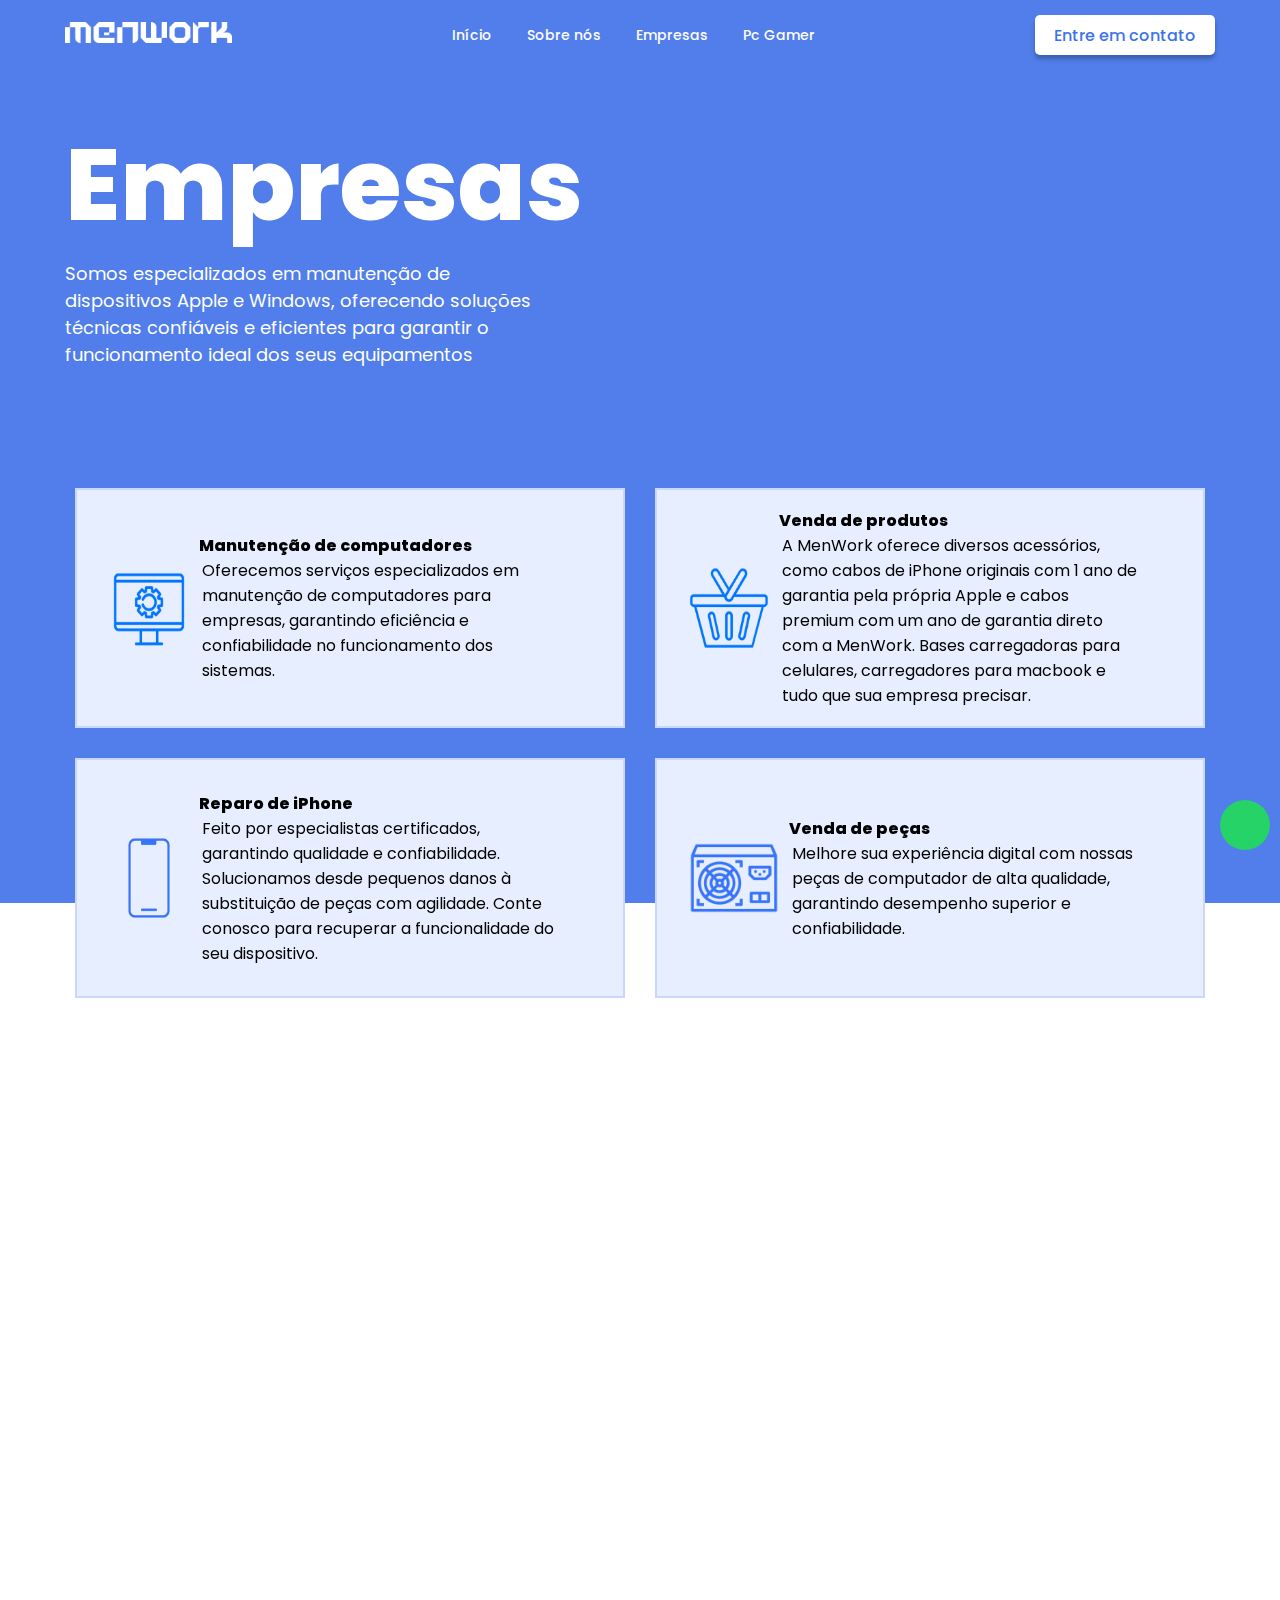
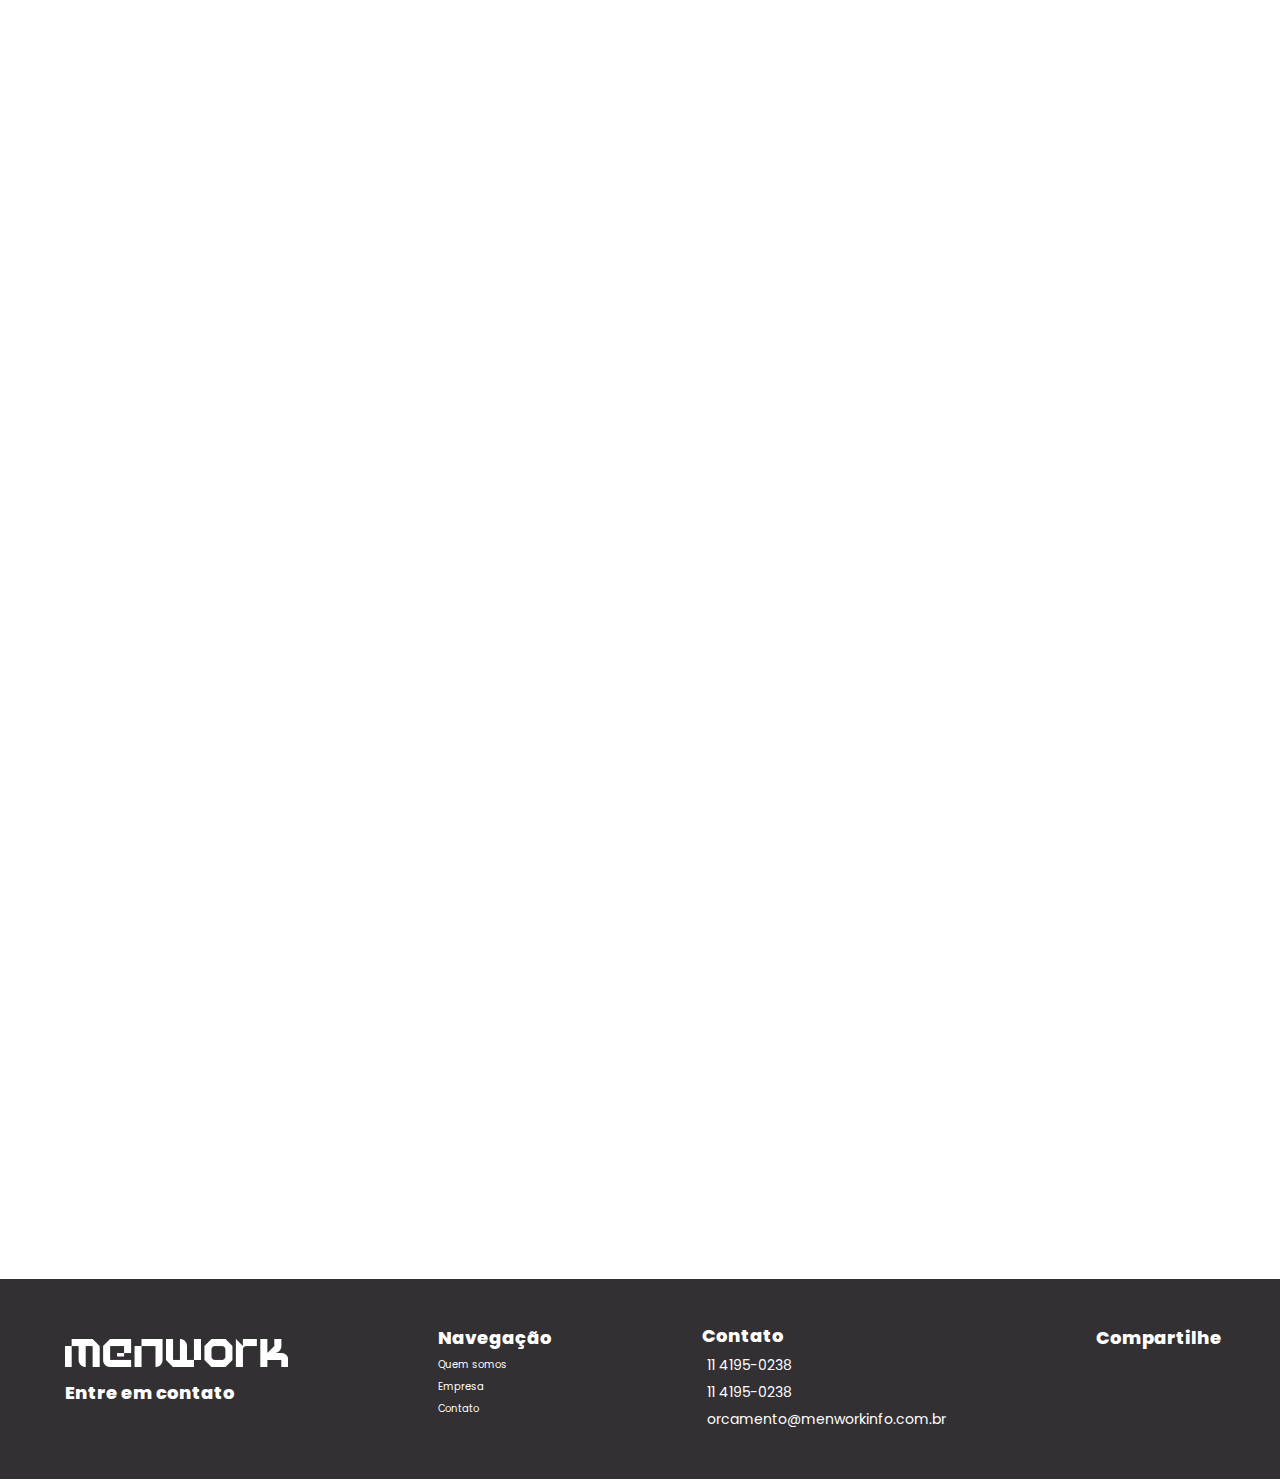
==== empresa.html @ 6dc62f11 "correcoes finais" ====
<!DOCTYPE html>
<html lang="pt-BR">

<head>
    <meta charset="UTF-8">
    <meta name="viewport" content="width=device-width, initial-scale=1.0">
    <link href="https://unpkg.com/aos@2.3.1/dist/aos.css" rel="stylesheet">
    <link rel="preconnect" href="https://fonts.googleapis.com" />
    <link rel="preconnect" href="https://fonts.gstatic.com" crossorigin />
    <link
        href="https://fonts.googleapis.com/css2?family=Poppins:ital,wght@0,100;0,200;0,300;0,400;0,500;0,600;0,700;0,800;0,900;1,100;1,200;1,300;1,400;1,500;1,600;1,700;1,800;1,900&display=swap"
        rel="stylesheet" />
    <link rel="stylesheet" href="https://cdnjs.cloudflare.com/ajax/libs/font-awesome/6.5.1/css/all.min.css"
        integrity="sha512-DTOQO9RWCH3ppGqcWaEA1BIZOC6xxalwEsw9c2QQeAIftl+Vegovlnee1c9QX4TctnWMn13TZye+giMm8e2LwA=="
        crossorigin="anonymous" referrerpolicy="no-referrer" />
    <link rel="stylesheet" href="assets/css/style.css?v=1">
    <link href="https://cdn.jsdelivr.net/npm/bootstrap@5.2.3/dist/css/bootstrap.min.css" rel="stylesheet"
        integrity="sha384-rbsA2VBKQhggwzxH7pPCaAqO46MgnOM80zW1RWuH61DGLwZJEdK2Kadq2F9CUG65" crossorigin="anonymous">
    <script src="https://cdn.jsdelivr.net/npm/@popperjs/core@2.11.6/dist/umd/popper.min.js"
        integrity="sha384-oBqDVmMz9ATKxIep9tiCxS/Z9fNfEXiDAYTujMAeBAsjFuCZSmKbSSUnQlmh/jp3" crossorigin="anonymous"
        defer></script>
    <script src="https://cdn.jsdelivr.net/npm/bootstrap@5.2.3/dist/js/bootstrap.min.js"
        integrity="sha384-cuYeSxntonz0PPNlHhBs68uyIAVpIIOZZ5JqeqvYYIcEL727kskC66kF92t6Xl2V" crossorigin="anonymous"
        defer></script>
    <script src="https://unpkg.com/aos@2.3.1/dist/aos.js"></script>
    <script src="./assets/js/script.js?v=1" defer></script>
    <script src="./assets/js/menu.js?v=1" defer></script>
    <title>Empresa</title>
</head>


<body>
    <header class="bg-blue">
        <nav class="menu">
            <a href="/menwork/index.html"><img src="assets/img/logoFooter.png" alt="logo Men Work"></a>
            <button class="burger-menu">&#9776;</button>
            <ul class="itens-menu">
                <li><a href="/menwork/index.html" class="color-white">Início</a></li>
                <li><a href="/menwork/sobre-nos.html" class="color-white">Sobre nós</a></li>
                <li><a href="/menwork/empresa.html" class="color-white">Empresas</a></li>
                <li><a href="/menwork/pcGamer.html" class="color-white">Pc Gamer</a></li>
                <button class="close-button-menu">&times;</button>
            </ul>
            <div class="button-contato button-menu-blue">
                <a href="#contato">Entre em contato</a>
            </div>
        </nav>
    </header>

    <section class="banner-fluid bg-blue">
        <div class="container-banner">
            <div class="left">
                <div class="page-title">
                    <h3>Empresas</h3>
                    <p class="esconder">Somos especializados em manutenção de dispositivos Apple e Windows, oferecendo
                        soluções técnicas confiáveis e eficientes para garantir o funcionamento ideal dos seus
                        equipamentos</p>
                    <p class="esconder-desk">Confira nossos serviços</p>
                </div>
            </div>


            <div class="right">
                <video src="assets/video/video-empresa.mp4" width="100%" height="auto" autoplay loop muted></video>
            </div>
        </div>
    </section>

    <section class="services">
        <div class="container-service esconder" data-aos="fade-up" data-aos-duration="2000">
            <div class="col-first">
                <div class="maintence">
                    <img src="assets/img/maintence.png" alt="" width="80px" height="90px">
                    <div class="services-text">
                        <h3>Manutenção de computadores</h3>
                        <p>Oferecemos serviços especializados em manutenção de computadores para empresas, garantindo
                            eficiência e confiabilidade no funcionamento dos sistemas.</p>
                    </div>
                </div>
                <div class="computer-sell">
                    <img src="assets/img/computer-sell.png" alt="" width="80px" height="90px">
                    <div class="services-text">
                        <h3>Reparo de iPhone</h3>
                        <p>Feito por especialistas certificados, garantindo qualidade e
                            confiabilidade. Solucionamos desde pequenos danos à substituição de peças com
                            agilidade. Conte conosco para recuperar a funcionalidade do seu dispositivo.</p>
                    </div>
                </div>
            </div>
            <div class="col-second">
                <div class="product-sell">
                    <img src="assets/img/product-sell.png" alt="" width="80px" height="90px">
                    <div class="services-text">
                        <h3>Venda de produtos</h3>
                        <p>A MenWork oferece diversos acessórios, como cabos de iPhone
                            originais com 1 ano de garantia pela própria Apple e cabos premium
                            com um ano de garantia direto com a MenWork. Bases carregadoras
                            para celulares, carregadores para macbook e tudo que sua empresa
                            precisar.
                        </p>
                    </div>
                </div>
                <div class="piece-sell">
                    <img src="assets/img/piece-sell.png" alt="" width="90px" height="90px">
                    <div class="services-text">
                        <h3>Venda de peças</h3>
                        <p>Melhore sua experiência digital com nossas peças de computador de alta qualidade, garantindo
                            desempenho superior e confiabilidade.</p>
                    </div>
                </div>
            </div>
        </div>
        <div class="carousel-produto-servico esconder-desk">
            <div id="carouselExampleIndicators1" class="carousel slide" data-bs-ride="true">
                <div class="carousel-indicators">
                    <button type="button" data-bs-target="#carouselExampleIndicators" data-bs-slide-to="0"
                        class="bolinha active" aria-current="true" aria-label="Slide 1"></button>
                    <button type="button" class="bolinha" data-bs-target="#carouselExampleIndicators1"
                        data-bs-slide-to="1" aria-label="Slide 2"></button>

                </div>
                <div class="carousel-inner">
                    <div class="carousel-item active">
                        <div class="col-first mobile-empresas">
                            <div class="maintence">
                                <img src="assets/img/maintence.png" alt="" width="80px" height="90px">
                                <div class="services-text">
                                    <h3>Manutenção de computadores</h3>
                                    <p class="esconder">Oferecemos serviços especializados em manutenção de computadores
                                        para empresas,
                                        garantindo
                                        eficiência e confiabilidade no funcionamento dos sistemas.</p>
                                    <p class="esconder-desk">Oferecemos serviços em manutenção de
                                        computadores;

                                    </p>

                                </div>
                            </div>
                            <div class="product-sell">
                                <img src="assets/img/product-sell.png" alt="" width="80px" height="90px">
                                <div class="services-text">
                                    <h3>Venda de produtos</h3>
                                    <p class="esconder-desk">Oferecemos acessórios, cabos,
                                        carregadores etc
                                    </p>
                                </div>
                            </div>
                        </div>
                    </div>
                    <div class="carousel-item">
                        <div class="col-second mobile-empresas">
                            <div class="computer-sell">
                                <img src="assets/img/computer-sell.png" alt="" width="80px" height="90px">
                                <div class="services-text">
                                    <h3>Reparo de iPhone</h3>

                                    <p class="esconder-desk">Solucionamos desde pequenos danos à substituição de peças
                                    </p>
                                </div>
                            </div>
                            <div class="piece-sell">
                                <img src="assets/img/piece-sell.png" alt="" width="90px" height="90px">
                                <div class="services-text">
                                    <h3>Venda de peças</h3>

                                    <p class="esconder-desk">Potencialize seu sistema com nossas peças.

                                    </p>
                                </div>
                            </div>
                        </div>
                    </div>

                </div>
                <button class="carousel-control-prev" type="button" data-bs-target="#carouselExampleIndicators1"
                    data-bs-slide="prev">
                    <span class="carousel-control-prev-icon" aria-hidden="true"></span>
                    <span class="visually-hidden">Previous</span>
                </button>
                <button class="carousel-control-next" type="button" data-bs-target="#carouselExampleIndicators1"
                    data-bs-slide="next">
                    <span class="carousel-control-next-icon" aria-hidden="true"></span>
                    <span class="visually-hidden">Next</span>
                </button>
            </div>
        </div>
    </section>
    <section class="container-produto-servico">

        <div class="carousel-produto-servico" data-aos="fade-down" data-aos-duration="2000">
            <div id="carouselExampleIndicators" class="carousel slide" data-bs-ride="carousel">
                <div class="carousel-indicators">
                    <button type="button" data-bs-target="#carouselExampleIndicators" data-bs-slide-to="0"
                        class="bolinha active" aria-current="true" aria-label="Slide 1"></button>
                    <button type="button" class="bolinha" data-bs-target="#carouselExampleIndicators"
                        data-bs-slide-to="1" aria-label="Slide 2"></button>
                    <button type="button" class="bolinha" data-bs-target="#carouselExampleIndicators"
                        data-bs-slide-to="2" aria-label="Slide 3"></button>
                </div>
                <div class="carousel-inner">
                    <div class="carousel-item active" data-bs-interval="10000">
                        <div class="container-produto">
                            <img src="assets/img/fundo-empresas.png" alt="pc gamer">
                            <div class="textos-produto">
                                <h3>Empresas</h3>
                                <p class="esconder">A MenWork oferece faturamento para empresas, entre em contato com
                                    nossa equipe para te ajudar e verificar as opções de faturamento</p>
                                <p class="texto-produto-mobile">A MenWork oferece faturamento para empresas, entre em
                                    contato com
                                    nossa equipe para te ajudar e verificar as opções de faturamento</p>
                            </div>
                        </div>
                    </div>

                    <div class="carousel-item" data-bs-interval="10000">
                        <div class="container-produto">
                            <img src="assets/img/fundo-apple.png" alt="pc gamer">
                            <div class="textos-produto">
                                <h3>Linha Apple:</h3>
                                <p class="esconder">Oferecemos todo o suporte para manutenção do seu Macbook, iMac,
                                    Macbook Pro, Mac Mini, Mac Pro. A MenWork é a primeira Assistência IRP Apple de
                                    Alphaville, time composto por especialistas certificados.</p>
                                <p class="texto-produto-mobile">Oferecemos todo o suporte para manutenção do seu
                                    Macbook, iMac,
                                    Macbook Pro, Mac Mini, Mac Pro.</p>
                            </div>
                        </div>
                    </div>
                    <div class="carousel-item " data-bs-interval="10000">
                        <div class="container-produto">
                            <img src="assets/img/notebook-pc.png" alt="homem trabalhando">
                            <div class="textos-produto">
                                <h3>Notebooks e PC:</h3>
                                <p class="esconder">Nosso time está pronto para te ajudar com os computadores, Dell,
                                    Acer, Lenovo, HP e muitos outros que precisem de manutenção. Entre em contato e peça
                                    uma visita técnica para fazermos um orçamento ou agende a retirada do equipamento
                                    para análise em laboratório.</p>
                                <p class="texto-produto-mobile">Nosso time está pronto para te ajudar com os
                                    computadores entre em contato e
                                    agende uma visita técnica</p>
                            </div>
                        </div>
                    </div>

                </div>
                <button class="carousel-control-prev" type="button" data-bs-target="#carouselExampleIndicators"
                    data-bs-slide="prev">
                    <span class="carousel-control-prev-icon" aria-hidden="true"></span>
                    <span class="visually-hidden">Previous</span>
                </button>
                <button class="carousel-control-next" type="button" data-bs-target="#carouselExampleIndicators"
                    data-bs-slide="next">
                    <span class="carousel-control-next-icon" aria-hidden="true"></span>
                    <span class="visually-hidden">Next</span>
                </button>
            </div>
        </div>

        <div class="container-servicos-cards">
            <div class="left-column-servicos" data-aos="fade-up" data-aos-duration="2000">
                <div class="container-servico-card">
                    <div class="icone-servico-card azul-servico">
                        <img src="assets/img/icone-limpeza-azul.png" alt="limpeza">
                    </div>
                    <div class="textos-card-servico ">
                        <h3>Limpeza</h3>
                        <p class="esconder">Optimize seu computador removendo arquivos desnecessários e mantenha-o
                            funcionando de forma
                            eficiente</p>
                        <p class="texto-mobile-servico">Otimize seu computador. </p>

                    </div>
                </div>
                <div class="container-servico-card">
                    <div class="icone-servico-card azul-servico">
                        <img src="assets/img/icone-placa-mae-azul.png" alt="placa mae">
                    </div>
                    <div class="textos-card-servico">
                        <h3>Troca de peças</h3>
                        <p class="esconder">Potencialize seu sistema com a troca estratégica de peças, elevando o
                            desempenho e
                            acompanhando
                            as demandas tecnológicas.</p>
                        <p class="texto-mobile-servico">Potencialize seu
                            computador. </p>
                    </div>
                </div>
                <div class="container-servico-card">
                    <div class="icone-servico-card azul-servico">
                        <img src="assets/img/icone-otimizacao-azul.png" alt="otimizacao">
                    </div>
                    <div class="textos-card-servico">
                        <h3>Otimização</h3>
                        <p class="esconder">Maximize a performance do seu PC com otimizações que aceleram o sistema e
                            melhoram a
                            eficiência
                            operacional.</p>
                        <p class="texto-mobile-servico"> Maximize a performance. </p>
                    </div>
                </div>
            </div>
            <div class="right-column-servicos" data-aos="fade-up" data-aos-duration="2000">
                <div class="container-servico-card">
                    <div class="icone-servico-card azul-servico">
                        <img src="assets/img/icone-manutencao-azul.png" alt="manutencao">
                    </div>
                    <div class="textos-card-servico">
                        <h3>Manutenção</h3>
                        <p class="esconder">Garanta a durabilidade do seu hardware com manutenção regular, prevenindo
                            falhas e otimizando
                            o
                            desempenho.</p>
                        <p class="texto-mobile-servico">Mais durabilidade para seu pc</p>

                    </div>
                </div>
                <div class="container-servico-card">
                    <div class="icone-servico-card azul-servico">
                        <img src="assets/img/icone-montagem-azul.png" alt="tela">
                    </div>
                    <div class="textos-card-servico">
                        <h3>Montagem de PC</h3>
                        <p class="esconder">Restaure a clareza e funcionalidade do seu computador substituindo a tela
                            danificada, garantindo uma experiência visual impecável..</p>
                        <p class="texto-mobile-servico">Restauração do seu computador </p>

                    </div>
                </div>
                <div class="container-servico-card">
                    <div class="icone-servico-card azul-servico">
                        <img src="assets/img/icone-formatacao-azul.png" alt="formatacao">
                    </div>
                    <div class="textos-card-servico">
                        <h3>Formatação</h3>
                        <p class="esconder">Revitalize seu PC com formatação, eliminando falhas e proporcionando um
                            sistema renovado e
                            eficiente.</p>
                        <p class="texto-mobile-servico">Revitalize seu PC eliminando falhas. </p>

                    </div>
                </div>
            </div>
        </div>

    </section>
    <section class="container-contato" id="contato" data-aos="fade-down" data-aos-duration="2000">
        <div class="conteudo-contato">
            <div class="left-contato">
                <div class="container-info-contato">
                    <h2>Entre em contato</h2>
                    <p>Pensando na comodidade de nossos clientes, oferecemos <br>visita técnica pré agendada, orçamento
                        sem
                        custo e <br>
                        serviço de retirada e entrega.</p>
                    <div class="container-form">
                        <form>
                            <input type="text" placeholder="Informe seu nome" required>
                            <input type="email" placeholder="Informe seu melhor email" required>
                            <input type="tel" placeholder="Celular (WPP)" required>
                            <input type="text" placeholder="Informe o aparelho" required>
                            <textarea name="faleConosco" id="mensagem" cols="30" rows="10" type="text"
                                placeholder="Problemas apresentados no aparelho" required></textarea>
                        </form>
                        <button class="button-form" type="submit">Enviar</button>
                    </div>
                </div>

            </div>
            <div class="right-contato">
                <img class="esconder" src="./assets/img/contato.png" alt="container-contato">
                <img class="esconder-desk" src="./assets/img/contato-mobile-azul.png" alt="container-contato">
            </div>
        </div>

    </section>
    <div class="wpp-contianier-flutuante">
        <a href="https://api.whatsapp.com/send?phone=551141950238"><i class="fa-brands fa-whatsapp"></i></a>
    </div>
    <footer>
        <div class="container-footer">
            <div class=" container-logo">
                <img src="assets/img/logoFooter.png" alt="logo footer">
                <h3 class="esconder">Entre em contato</h3>
                <a href="https://api.whatsapp.com/send?phone=551141950238" class="esconder-desk"><i
                        class="fa-brands fa-whatsapp"></i> 11 4195-0238</a>
                <a href="#" class="esconder-desk"><i class="fa-solid fa-phone"></i> 11 4195-0238</a>
                <a href="#" class="esconder-desk"><i class="fa-solid fa-envelope"></i> orcamento@menworkinfo.com.br</a>
            </div>

            <div class="itens-footer">
                <h3>Navegação</h3>
                <ul>
                    <li><a href="/menwork/sobre-nos.html">Quem somos</a></li>
                    <li><a href="/menwork/empresa.html">Empresa</a></li>
                    <li><a href="#contato">Contato</a></li>
                </ul>
            </div>
            <div class="itens-footer esconder">
                <h3>Contato</h3>
                <a href="https://api.whatsapp.com/send?phone=551141950238"><i class="fa-brands fa-whatsapp"></i> 11
                    4195-0238</a>
                <a href="#"><i class="fa-solid fa-phone"></i> 11 4195-0238</a>
                <a href="#"><i class="fa-solid fa-envelope"></i> orcamento@menworkinfo.com.br</a>
            </div>
            <div class="itens-footer icones-flutuantes">
                <h3 class="esconder">Compartilhe</h3>
                <div class="container-compartilhe">
                    <a href="https://www.facebook.com/menworkinformatica" target="_blank"><i
                            class="fa-brands fa-square-facebook"></i></a>
                    <a href="https://www.instagram.com/menworkinformatica/" target="_blank"><i
                            class="fa-brands fa-square-instagram"></i></a>
                </div>

            </div>

        </div>
    </footer>
</body>

</html>
---- assets/css/style.css ----
* {
    margin: 0;
    padding: 0;
    box-sizing: border-box;
    font-family: "Poppins", sans-serif;
    list-style: none;
    text-decoration: none;
}

:root {
    font-size: 62.5%;
}

a {
    text-decoration: none !important;
}

ul {
    margin: 0 !important;
    padding: 0 !important;
}

body {
    display: flex;
    flex-direction: column;
    align-items: center;
    overflow-x: hidden;
}

header {
    display: flex;
    width: 100%;
    background-color: #fff;
    height: 7rem;
    justify-content: center;
    align-items: center;
    position: sticky;
    top: 0;
    z-index: 9;
}

/* .textos-banner-mobile {
    padding-left: 20%;
} */

.textos-banner-mobile .principal {
    width: 46.6rem;
    height: 5.8rem;
}

nav {
    width: 1150px;
    justify-content: center;
    align-items: center;
}

header .menu {
    display: flex;
    width: 1150px;
    height: 100%;
    align-items: center;
    justify-content: space-between;
}

.menu a img {
    width: 167px;
    height: 21px;
}

ul.itens-menu {
    display: flex;
    font-size: 1.4rem;
    font-weight: 500;
    gap: 3.5rem;
    /* line-height: 1.8rem; */

}

ul.itens-menu li a {
    color: #000;
}

.button-contato {
    background-color: #3C72EC;
    width: 18rem;
    height: 4rem;
    box-shadow: 0px 4px 4px 0px #00000040;
    border: none;
    border-radius: 0.5rem;
}

.button-contato a {
    width: 100%;
    height: 100%;
    display: flex;
    justify-content: center;
    align-items: center;
    color: #FFF;
    font-size: 1.6rem;
    /* line-height: 1.9rem; */
    font-weight: 500;
}

.button-contato a:hover {
    color: #FFF;
}

/*Fim header*/
/* Início CSS Banner */


.banner {
    width: 1150px;
    display: flex;
    align-items: center;
    justify-content: center;
}

.banner h1 {
    font-size: 3.6rem;
    font-weight: 700;
    text-align: left;

}

.button-home {
    width: 25rem;
    height: 5rem;

}

.burger-menu,
.close-button-menu {
    display: none;
}

.button-home a {
    background-color: white;
    border-radius: 2.5rem;
    border: 2px solid #3C72EC;
    width: 100%;
    height: 100%;
    display: flex;
    justify-content: center;
    align-items: center;
    color: #3C72EC;
    font-size: 1.4rem;
    font-weight: 800;
    transition: all linear 0.5s;
}

.button-home a:hover {
    color: #fff;
    border: 2px solid #fff;
    background-color: #3C72EC;
}

.banner h3 {
    font-size: 1.6em;
    margin: 5px 0px 5px 0px;
    color: #3C72EC;

}

.banner p {
    font-size: 1.6em;
    padding-right: 150px;
}

.button-qs {
    margin-top: 5px;
}

/* Fim CSS Banner */

/*Inicio section servico*/
section.servicos {
    display: flex;
    flex-direction: column;
    align-items: center;
    margin-top: 8.8rem;
    width: 100%;
    background: linear-gradient(to top, #3C72EC 84%, #fff 16%);
}

.container-servicos {
    margin-bottom: 8.8rem;
    display: flex;
    flex-direction: column;
    align-items: center;
}

.textos-servicos h3 {
    font-size: 1.6rem;
    font-weight: 500;
    text-align: center;
}

.textos-servicos h2 {
    font-size: 3.2rem;
    font-weight: 800;
    color: #3C72EC;
    text-align: center;
    margin-bottom: 1.6rem;

}

.container-cards-servico {
    display: flex;
    justify-content: center;
    gap: 23px;
}

.card-servico {
    width: 330px;
    min-height: 475px;
    display: flex;
    flex-direction: column;
    align-items: center;
    background-color: #F0F0F0;
}

.header-card {
    display: flex;
    align-items: center;
    gap: 20px;
    background: linear-gradient(to top, #F0F0F0 60%, #fff 40%);
    padding-right: 25px;
    padding-left: 25px;
    width: 100%;
}

.header-card h3 {
    margin-top: 5rem;
    font-size: 25px;
    font-weight: 700;
    line-height: 38px;
    letter-spacing: 0em;
    text-align: left;

}

.icon-servico {
    background: #C3C3C3;
    width: 102px;
    height: 102px;
    border-radius: 50%;
    display: flex;
    justify-content: center;
    align-items: center;
}

.icon-servico img {
    width: 70px;
    height: 70px;
}

.linha-card {
    margin-top: 20px;
    height: 1px;
    background-color: #7A7A7A;
    width: 80%;
}

ul.lista-servicos-card {
    margin: 21px 0 !important;
    min-height: 24rem;
}

.lista-servicos-card li {
    font-size: 16px;
    font-weight: 300;
    text-align: left;

}

.button-saiba-mais,
.button-saiba-mais-mobile {
    display: flex;
    justify-content: center;
    align-items: center;
    background-color: #E8E7E7ed;
    width: 100%;
    height: 70px;
    border: none;
    font-size: 16px;
    font-weight: 800;
    color: #000000;
}

a.button-saiba-mais-mobile:hover {
    color: #000000;
}

.alternativo {
    background-color: #333033;
}

.header-alternativo {
    background: linear-gradient(to top, #333033 60%, #3C72EC 40%);
}

.header-card h3.white {
    color: #fff;
}

.card-servico.alternativo .lista-servicos-card li {
    color: #fff;
}

.card-servico.alternativo .button-saiba-mais,
.card-servico.alternativo .button-saiba-mais-mobile {
    background-color: #4A484A;
    color: #fff;
}

/*inicio section empresas*/
section.container-empresas {
    background-color: #3C72EC;
    width: 100%;
    display: flex;
    flex-direction: column;
    align-items: center;
}

.container-empresas h3 {
    font-size: 1.6rem;
    font-weight: 500;
    /* line-height: 2rem; */
    color: #FFF;
    margin-top: 1.9rem;
}

.container-empresas h2 {
    font-size: 4rem;
    font-weight: 800;
    /* line-height: 4.9rem; */
    color: #fff;
}

.container-empresas p {
    font-size: 1.6rem;
    font-weight: 300;
    /* line-height: 2.4rem; */
    color: #fff;
    text-align: center;
    width: 1118px;
}

.container-imagens-empresas {
    background: linear-gradient(to top, #fff 50%, #3C72EC 50%);
    width: 100%;
    display: flex;
    justify-content: center;
    gap: 6.2rem;
    padding: 1.8rem 0;
}

.container-imagem {
    width: 23rem;
    display: flex;
    flex-direction: column;
    align-items: center;
}

.container-imagem h4 {
    text-align: center;
    font-weight: 600;
    font-size: 1.3rem;
    width: 23rem;
    margin-top: 1rem;
}

/*fim da seciton empresas*/

/*inicio da seciton contato*/

.container-contato {
    display: flex;
    padding-top: 6.5rem;
    padding-bottom: 9.3rem;
}

.conteudo-contato {
    width: 1150px;
    display: flex;
}

.left-contato {
    width: 50%;
    display: flex;
    flex-direction: column;
    align-items: left;
}

.left-contato h2 {
    font-size: 3.5rem;
    font-weight: 800;
    /* line-height: 3.9rem; */
    text-align: left;
    margin-bottom: 0.7rem;
}

.left-contato p {
    font-size: 1.8rem;
    font-weight: 500;
    /* line-height: 2.2rem; */
    text-align: left;
    margin-bottom: 1.7rem;
}

.container-form form {
    display: flex;
    flex-direction: column;
    gap: 2.3rem;
}

.container-form form input {
    width: 50rem;
    height: 2.6rem;
    border: 1px solid #3C72EC;
    outline: none;
    padding: 0.5rem 0.9rem;
    border-radius: 0.3rem;
}

.container-form form input::placeholder,
textarea::placeholder {
    font-size: 1.4rem;
    font-weight: 300;
    /* line-height: 1.7rem; */
    color: #C3C3C3;
}

textarea {
    width: 50rem;
    resize: none !important;
    padding: 0.5rem;
    border: 1px solid #3C72EC;
    outline: none;
    border-radius: 0.3rem;
    padding: 0.5rem 1.1rem;
}

.button-form {
    width: 15rem;
    height: 4rem;
    margin-top: 2rem;
    border: none;
    border-radius: 2.5rem;
    background-color: #3C72EC;
    color: #fff;
    font-size: 2.2rem;
    font-weight: 700;
    text-align: center;
    transition: all linear 0.5s;
}

.button-form:hover {
    background-color: #fff;
    color: #3C72EC;
    border: 1px solid #3C72EC;

}

.button-form.alternativo {
    background-color: #333033;
}

.button-form.alternativo:hover {
    background-color: #fff;
    color: #333033;
    border: 1px solid #333033;
}

.right-contato {
    width: 50%;
    display: flex;
    justify-content: end;
}



/*fim da seciton contato*/

/*Inicio Section equipe*/
section.membros-equipe {
    background-color: #333033;
    width: 100%;
    display: flex;
    flex-direction: column;
    align-items: center;
}

.membros-equipe h2 {
    font-size: 3rem;
    font-weight: 700;
    color: #fff;
    margin-top: 4.8rem;
    margin-bottom: 0.9rem;
}

.membros-equipe p {
    font-size: 1.4rem;
    font-weight: 400;
    color: #fff;
    margin-bottom: 1.6rem;
    width: 88.7rem;
    text-align: center;
}

.container-imagens-membros {
    display: flex;
    gap: 3rem;
    margin-bottom: 7.4rem;
}

.carousel-membros.mobile-membros {
    display: none;
}

.carousel-membros .carousel.slide .carousel-inner {
    width: 1100px !important;
}

.carousel-membros .carousel.slide .carousel-control-prev {
    left: -12rem !important;
}

.carousel-membros .carousel.slide .carousel-control-next {
    right: -12rem !important;
}

/*Fim section equipe*/

/*inicio da seciton atendimento*/
.container-atendimento {
    display: flex;
    flex-direction: column;
    align-items: center;
    background: linear-gradient(to top, #fff 90%, #333033 10%);
    width: 100%;
}

.info-contato {
    display: flex;
    justify-content: center;
    align-items: center;
    flex-direction: column;
    padding-left: 10%;
    padding-right: 10%;
    width: 100%;
    position: relative;
}

.conteudo-info-contato {
    position: absolute;
    display: flex;
    flex-direction: column;
    align-items: center;
    top: 0;

}

.conteudo-info-contato h2 {
    font-size: 5.5rem;
    font-weight: 800;
    /* line-height: 6.7rem; */
    text-align: center;
    color: #fff;
    margin-top: 3.3rem;
    margin-bottom: 3.3rem;

}

.conteudo-info-contato p {
    font-size: 2.2rem;
    font-weight: 700;
    /* line-height: 2.7rem; */
    text-align: center;
    color: #fff;
    margin-bottom: 1rem;

}

.icone-servico-card img {
    width: 85px;
    max-height: 100px;
    object-fit: cover;
}

.conteudo-info-contato span {
    font-size: 1.8rem;
    font-weight: 300;
    /* line-height: 2.2rem; */
    text-align: center;
    color: #fff;
    padding-left: 2rem;
    margin-bottom: 3.3rem;
}

.button-atendimento {
    border: 0.3rem solid #FFFFFF;
    width: 21rem;
    height: 6rem;
}

.button-atendimento a {
    width: 100%;
    height: 100%;
    display: flex;
    justify-content: center;
    align-items: center;
    color: #FFF;
    font-size: 2.2rem;
    font-weight: 700;
    /* line-height: 2.7rem; */
    text-transform: uppercase;
}

.button-atendimento a:hover {
    color: #FFF;
}

.carousel-mensagens-atendimento {
    display: flex;
    flex-direction: column;
    align-items: center;
}

.carousel-mensagens-atendimento h3 {
    font-size: 1.6rem;
    font-weight: 400;
    color: #3C72EC;
    margin-top: 4.9rem;
}

.carousel-mensagens-atendimento h2 {
    font-size: 2rem;
    font-weight: 600;
    margin-bottom: 4.9rem;
}

.carousel-atendimento {
    width: 90rem;
}

.caixa-mensagem {
    width: 100%;
}

.caixa-mensagem p {
    font-size: 2rem;
    font-weight: 700;
    text-align: center;
    width: 78.1rem;

}

.user-message {
    display: flex;
    align-items: center;
    gap: 10px;
    justify-content: center;
}

.icon-user-message {
    width: 7rem;
    height: 7rem;
    border-radius: 50%;
}

.icon-user-message img {
    width: 100%;
    height: 100%;
    border-radius: 50%;
    object-fit: cover;
}

.user-message span {
    font-size: 2rem;
    font-weight: 400;
}

.container-clientes {
    display: flex;
    flex-direction: column;
    align-items: center;
}

h2.titles-clientes {
    font-size: 3rem;
    font-weight: 800;
    margin-bottom: 0;
    color: #3C72EC;
    margin-top: 5.5rem;
}

h3.description-clientes {
    font-size: 1.6rem;
    font-weight: 400;
    margin-top: 0;
    color: #000;
}

.carousel-clientes .carousel.slide .carousel-inner {
    width: 1100px !important;
}

.carousel-clientes .carousel.slide .carousel-control-prev {
    left: -10rem !important;
}

.carousel-clientes .carousel.slide .carousel-control-next {
    right: -10rem !important;
}

.carousel-clientes .carousel.slide .carousel-control-prev-icon {
    background-image: url("/assets/img/seta-esquerda.png") !important;
}

.carousel-clientes .carousel.slide .carousel-control-next-icon {
    background-image: url("/assets/img/seta-direita.png") !important;
}

/*fim da seciton contato*/
/*Começo footer*/
footer {
    width: 100%;
    background-color: #333033;
    display: flex;
    justify-content: space-evenly;
    align-items: center;
    height: 20rem;
}

.container-footer {
    width: 1150px;
    display: flex;
    align-items: center;
    gap: 150px;
}

.container-logo {
    display: flex;
    flex-direction: column;
    gap: 1.2rem;
    min-height: 80px;
}

.container-logo h3 {
    font-weight: 800;
    font-size: 1.8rem;
    color: #fff
}

.itens-footer {
    min-height: 11rem;
    display: flex;
    flex-direction: column;
}

.itens-footer h3 {
    font-weight: 800;
    font-size: 1.8rem;
    /* line-height: 2.1rem; */
    color: #fff;
    margin-bottom: 0.6rem;
}

.itens-footer ul li a {
    font-weight: 400;
    font-size: 1rem;
    color: #fff
}

.itens-footer a {
    font-weight: 400;
    font-size: 1.4rem;
    color: #fff;
    margin-bottom: 0.6rem;
    display: flex;
    gap: 0.5rem;
}

.itens-footer a i {
    font-size: 2rem;
}

.itens-footer a:hover {
    color: #FFF;
}

.container-compartilhe {
    display: flex;
    gap: 9px;
    font-size: 2rem;
}

/*Fim footer*/

/*pc-gamer*/
.link-menu-ativo {
    color: #3C72EC !important;
    padding: 10px;
    border-bottom: 1px solid #3C72EC;
}

.fundo-pc-gamer {
    background-color: rgb(58, 53, 57);
    width: 100%;
}

.banner.fundo-pc-gamer h1 {
    font-size: 9rem;
    font-weight: 900;
    color: #FFF;
}

.banner.fundo-pc-gamer p {
    font-size: 1.4rem;
    font-weight: 400;
    color: #fff;
    width: 465px;
    padding-right: 74px;
}

.left {
    width: 50%;
    display: flex;
    flex-direction: column;
}

.right {
    width: 50%;
}

ul.itens-menu li a.color-white {
    color: #FFF;
}

.cor-azul {
    background-color: #3C72EC;

}

.container-produto-servico {
    display: flex;
    flex-direction: column;
}

.container-produto {
    display: flex;
    align-items: center;
    justify-content: center;
    gap: 2.7rem;
}

.textos-produto h3 {
    font-size: 5.5rem;
    font-weight: 700;
    margin-top: 2.5rem;
}

.textos-produto p {
    font-size: 1.4rem;
    font-weight: 400;
    width: 55.4rem;

}

.container-produto video {
    width: 55.3rem;
    height: 36.9rem;
    object-fit: cover;
}

.container-produto img {
    width: 55.3rem;
    height: 36.9rem;
    object-fit: cover;
}

.carousel-produto-servico {
    margin-top: 7.2rem;
    margin-bottom: 7.2rem;
}

.carousel-produto-servico .carousel.slide .carousel-inner {
    width: 1300px !important;
    display: flex;
}

.carousel-produto-servico .carousel.slide .carousel-control-prev {
    left: -5rem !important;
}

.carousel-produto-servico .carousel.slide .carousel-control-next {
    right: -5rem !important;
}

.carousel-produto-servico .carousel.slide .carousel-control-prev-icon {
    background-image: url("/assets/img/seta-esquerda.png") !important;
}

.carousel-produto-servico .carousel.slide .carousel-control-next-icon {
    background-image: url("/assets/img/seta-direita.png") !important;
}

.container-servicos-cards {
    display: flex;
    align-items: center;
    justify-content: center;

}

.container-servico-card {
    display: flex;
    gap: 2.3rem;
    margin-bottom: 4rem;
}

.carousel-indicators {
    bottom: -4rem !important;
}

.bolinha {
    width: 1rem !important;
    height: 1rem !important;
    background-color: #000 !important;
    border-radius: 50%;
}

.icone-servico-card {
    display: flex;
    justify-content: center;
    align-items: center;
    background-color: #313131;
    border: 3px solid #CECECE;
    width: 14rem;
    height: 14rem;
}

.textos-card-servico h3 {
    margin-top: 1.1rem;
    margin-bottom: 0.3rem;
    font-size: 3rem;
    font-weight: 800;

}

.textos-card-servico p {
    font-size: 1.4rem;
    font-weight: 500;
    width: 31rem;
}

.right-column-servicos {
    padding-left: 3.4rem;
}

.border-black {
    border: 1px solid #000 !important;
}

.azul-servico {
    background-color: #e7eeff;
    border: 3px solid #A3BDF9
}


/* Início modo azul */

.bg-blue {
    background-color: rgb(81, 126, 234);
}

.blue-text li a {
    color: #ffffff;
}

ul.blue-text {
    display: flex;
    font-size: 1.4rem;
    font-weight: 500;
    gap: 3.5rem;
    /* line-height: 1.8rem; */

}

.button-menu-blue {
    background-color: #ffffff;
}

.button-menu-blue a,
.button-menu-blue a:hover {
    color: #3C72EC;
}

/* .page-title {
    padding-left: 20%;
} */

.page-title h3 {
    font-size: 10em;
    font-weight: 800;
    color: #ffffff;
}

.page-title p {
    font-size: 1.8em;
    color: #ffffff;
    font-weight: 400;
    padding-right: 5em;
}

/* fim do modo azul */

/* Início CSS Banner */


.banner-fluid {
    width: 100%;
    display: flex;
    align-items: center;
    justify-content: center;
    padding-top: 4em;
}

.container-banner {
    display: flex;
    width: 1150px;
    align-items: center;
    justify-content: center;
}


/* Fim CSS Banner */

/* Inicio Service */

.services {
    display: flex;
    width: 100%;
    align-items: center;
    justify-content: center;
    background: linear-gradient(to bottom, rgb(81, 126, 234), rgb(81, 126, 234) 85%, #fff 15%);
    padding-top: 12em;
}

.container-service {
    display: flex;
    width: 1150px;
    align-items: center;
    justify-content: center;

}

.col-first {
    display: flex;
    flex-direction: column;
    gap: 3em;
    margin-right: 1.5em;
    min-height: 39rem;
}

.col-second {
    display: flex;
    flex-direction: column;
    gap: 3em;
    margin-left: 1.5em;
    min-height: 39rem;
}

.maintence,
.product-sell,
.computer-sell,
.piece-sell {
    display: flex;
    min-height: 10em;
    background-color: #E7EEFF;
    font-size: 1.6em;
    padding: 1em 2em 1em 2em;
    align-items: center;
    justify-content: center;
    border: 2px solid rgba(81, 126, 234, 0.2);
    height: 24rem;
    width: 55rem;
}

.piece-sell h3,
.computer-sell h3,
.product-sell h3,
.maintence h3 {
    font-size: 1.6rem;
    font-weight: 800;
    padding-left: 1rem;

}

.piece-sell p,
.computer-sell p,
.product-sell p,
.maintence p {
    padding-right: 2em;
    padding-left: 0.8em;

}

/* Fim Service */


.texto-produto-mobile,
.texto-mobile-servico {
    display: none;
}

/* Início Sobre */

.banner-sobre {
    display: flex;
    justify-content: center;
    align-items: center;
    width: 100%;
    height: 600px;
    background-image: url("https://witbiz.com.br/menwork/assets/img/banner-sobre.png");
    background-size: cover;
}

.banner-sobre h3 {
    font-size: 10.2em;
    font-weight: bold;
    color: #ffffff;
}

.section-description {
    display: flex;
    width: 1150px;
    justify-content: center;
    align-items: center;

}

.paragrph-first {
    font-size: 1.6rem;
    text-align: left;
}

.values {
    display: flex;
    width: 1150px;
    justify-content: end;
    margin-top: 58px;
}


.values h3 {
    font-size: 3.6rem;
    font-weight: 900;
    color: #2A6EE5;
    width: 63.9rem;
    margin-top: 4rem;
    margin-bottom: 2.2rem;
}

.values p {
    font-size: 1.4rem;
    font-weight: 400;
    width: 51.5rem;
}

.values .container-textos {
    flex-grow: 2;
    padding-left: 2rem;
}

.values .container-imagem-sobre {
    flex-grow: 1;
    display: flex;
    justify-content: end;

}

.values .container-imagem-sobre img {
    width: 100%;
    max-height: 64rem;
    object-fit: cover;
}

.differential {
    margin-top: 10rem;
    margin-bottom: 10rem;
    display: flex;
    flex-direction: column;
    align-items: center;
    width: 100%;
    height: 37rem;
    background-image: url("../../assets/img/diferencial.png");
    background-repeat: no-repeat;
    background-size: cover;
}

.differential p {
    font-size: 2.5rem;
    font-weight: 500;
    color: #fff;
    margin-top: 5rem;
}

.differential h3 {
    font-size: 3.2rem;
    font-weight: 900;
    color: #fff;
    margin-top: 2rem;
}

.container-clareza-preco {
    display: flex;
    justify-content: center;
    gap: 30px;
    width: 100%;
    padding: 0 2rem;
}

.clareza,
.preco {
    display: flex;
    flex-direction: column;

}

.compromisso {
    display: flex;
    flex-direction: column;
    justify-content: center;
}

.clareza p,
.preco p,
.compromisso p {
    font-size: 1.4rem;
    font-weight: 400;
    margin-top: 0;
    width: 30rem;
}

.clareza h3 {
    font-size: 3.6rem;
    font-weight: 900;
    margin-bottom: 2.2rem;
    width: 330px;
}

.preco h3 {
    width: 333px;
    font-size: 3.6rem;
    font-weight: 900;
    margin-bottom: 1.8rem;
}

.compromisso h3 {
    width: 100%;
    font-size: 3.6rem;
    font-weight: 900;
    margin-bottom: 1.8rem;
    text-align: left;
    width: 240px;
}


.modal-servicos {
    position: fixed;
    top: 0;
    left: 0;
    width: 100%;
    min-height: 100%;
    background: rgba(0, 0, 0, 0.7);
    display: none;
    align-items: center;
    justify-content: center;
    z-index: 999;
    overflow-y: auto;
}

.container-modal-sevicos {
    width: 58%;
    min-height: 550px;
    background: #fff;
    box-sizing: border-box;
    display: flex;
    flex-direction: column;
    background-color: #F0F0F0;
}

.modal-header-servicos {
    background: linear-gradient(to top, #F0F0F0 50%, #fff 50%);
    width: 100%;
    display: flex;
    align-items: center;
    padding-top: 1rem;
    position: relative;
}

.modal-header-servicos.alternativo-modal {
    background: linear-gradient(to top, #333033 50%, #3C72EC 50%);
}

.icon-modal {
    width: 10rem;
    height: 10rem;
    border-radius: 50%;
    background-color: #D9D9D9;
    display: flex;
    justify-content: center;
    align-items: center;
    margin-left: 4.1rem;
}

.icon-modal img {
    width: 7rem;
    height: 7rem;
}

.title-modal {
    flex-grow: 1;
    display: flex;
    flex-direction: column;
    align-items: center;
    justify-content: center;
    margin-top: 4rem;
}

.title-modal h2 {
    font-size: 3.6rem;
    font-weight: 700;

}

.title-modal .linha-card {
    margin-top: 0;
}

.modal-content-servicos {
    height: auto;
    overflow: auto;
    display: flex;
    flex-direction: column;
    justify-content: center;
    align-items: center;
    flex-grow: 2;
    padding: 1.5rem 8rem;
}

.modal-content-servicos.alternativo {
    background-color: #333033;
}

.lista-de-servicos-modal {
    column-count: 2;
    column-gap: 10rem
}

.lista-de-servicos-modal li {
    font-size: 1.6rem;
    font-weight: 400;
}

.lista-de-servicos-modal.branco li {
    color: #fff;
}

.lista-de-servicos-modal.branco li {
    position: relative;
    padding-left: 20px;
    margin-bottom: 5px;

}

.lista-de-servicos-modal.branco li::before {
    content: '';
    position: absolute;
    left: 0;
    top: 50%;
    transform: translateY(-50%);
    width: 10px;
    height: 10px;
    background-color: #746E74;
    border-radius: 50%;
    display: inline-block;
}

.lista-de-servicos-modal li {
    position: relative;
    padding-left: 20px;
    margin-bottom: 5px;
}

.lista-de-servicos-modal li::before {
    content: '';
    position: absolute;
    left: 0;
    top: 50%;
    transform: translateY(-50%);
    width: 10px;
    height: 10px;
    background-color: #D9D9D9;
    border-radius: 50%;
    display: inline-block;
}

.branco {
    color: #fff;
}

.fundo-branco {
    background-color: #FFF;
}

.modal-footer-servicos {
    height: 7rem;
    background-color: #2A6EE5;
    display: flex;
}

.close-button {
    background-color: #E7EEFF;
    color: red;
    font-weight: 700;
    width: 25px;
    height: 25px;
    display: flex;
    border-radius: 50%;
    justify-content: center;
    align-items: center;
    position: absolute;
    top: 5px;
    right: 5px;
    cursor: pointer;
}

.button-modal-footer {
    width: 100%;
    border: none;
    flex-grow: 1;
    font-size: 3rem;
    font-weight: 700;
    background-color: #E8E7E7;
}

.button-modal-footer.alternativo {
    background-color: #4A484A;
    color: #fff;
}

.esconder-desk {
    display: none;
}

.wpp-contianier-flutuante {
    width: 50px;
    height: 50px;
    position: fixed;
    background-color: #25D366;
    right: 1rem;
    bottom: 50px;
    font-size: 2.5rem;
    display: flex;
    justify-content: center;
    align-items: center;
    transition: all linear 0.5s;
    border-radius: 50%;
}

.wpp-contianier-flutuante a {
    color: #fff;
}

.wpp-contianier-flutuante a:hover {
    color: #fff;
}

/* Fim Sobre */
@media (max-width:768px) {
    body {
        overflow-x: hidden;
    }



    header .menu img {
        width: 11.8rem;
        height: 1.64rem;
        align-self: center;
    }

    ul.itens-menu {
        font-size: 0.6rem;
        gap: 1.1rem;
    }

    .button-contato {
        width: 9rem;
        height: 2rem;
        position: absolute;
        right: 10px;
    }

    .button-contato a {
        font-size: 0.7rem;
    }


    header .menu {
        width: 100%;
        align-items: center;
        position: relative;
        justify-content: center;
    }

    ul.itens-menu {
        display: none;
        flex-direction: column;
        width: 100%;
        position: absolute;
        top: 0;
        left: 0;
        background-color: #fff;
        box-shadow: 0px 8px 16px 0px rgba(0, 0, 0, 0.2);
        z-index: 999;
        transition: display 0.3s ease;
    }

    ul.itens-menu li {
        text-align: center;
        padding: 15px;
        font-size: 1.4rem;
        border-bottom: 1px solid #E7EEFF;
    }

    .fundo-pc-gamer ul.itens-menu {
        background-color: #313131;
    }

    .close-button-menu {
        position: absolute;
        top: 0;
        right: 0;
        z-index: 2000;
        font-size: 1.6rem;
    }

    .burger-menu,
    .close-button-menu {
        display: block;
        background-color: #3C72EC;
        color: #fff;
        border: none;
        padding: 10px 15px;
        cursor: pointer;
    }

    .button-form {
        width: 12rem;
        height: 3rem;
        font-size: 1.6rem;
    }


    .header-card {
        padding: 0;
    }

    .button-home {
        width: 20rem;
        height: 4rem;
    }

    .card-servico {
        width: 31.8rem;
    }

    div.slider-item-container {
        gap: 2.8rem
    }

    .burger-menu {
        position: absolute;
        left: 20px;
        background-color: transparent;
        color: #3C72EC;
        font-size: 3.5rem;
    }

    .burger-menu:hover,
    .close-button:hover {
        background-color: #2a57a0;
    }

    .bg-blue .menu .burger-menu {
        color: #fff;
    }

    .bg-blue .menu ul.itens-menu li a {
        color: #000 !important;
    }

    .banner video {
        display: none;
    }

    .banner {
        width: 100%;
    }

    .textos-banner-mobile {
        display: flex;
        flex-direction: column;
        width: 100%;
        /* padding-left: 5%; */
    }

    .textos-banner-mobile .principal {
        width: 28.1rem;
        height: 3.5rem;
    }

    .container-pc-gamer {
        display: flex;
        justify-content: center;
        align-items: center;
        height: 9rem;
        margin-top: 0.6rem;
        padding-bottom: 0 !important;
    }

    .banner.fundo-pc-gamer p {
        width: auto;
        padding: 0;
    }

    .banner h3,
    .banner p {
        font-size: 1.2rem;
        width: 31.5rem;
        padding: 0;
    }

    .button-qs {
        display: none;
    }

    .container-servicos-windows-mobile,
    .container-servicos-apple-mobile {
        width: 100%;
    }

    .header-card-windows-mobile,
    .header-card-apple-mobile {
        display: flex;
        width: 100%;
        justify-content: center;
        margin-bottom: 1.5rem;
        align-items: center;

    }

    .header-card-windows-mobile img {
        width: 5.9rem;
        height: 1.9rem;
        justify-items: flex-end;
        margin-left: 1rem;
    }

    .header-card-apple-mobile img {
        width: 8.7rem;
        height: 1rem;
        margin-right: 1.3rem;
    }

    .header-card-windows-mobile .textos,
    .header-card-apple-mobile .textos {
        width: 40%;
        text-align: center;
    }

    .header-card-windows-mobile .textos h3,
    .header-card-apple-mobile .textos h3 {
        font-size: 0.8rem;
        font-weight: 500;
        color: #3C72EC;
    }

    .header-card-windows-mobile .textos h2,
    .header-card-apple-mobile .textos h2 {
        font-size: 0.8rem;
        font-weight: 800;
    }

    .container-card-windows-mobile {
        display: flex;
        justify-content: center;
    }

    /* .left-card-windows,
    .right-card-windows {
        width: 50%;
    } */
    .servicos-windows {
        justify-content: center;
    }

    .textos-servicos h3 {
        font-size: .8rem;
    }

    .textos-servicos h2 {
        font-size: 1rem;
    }

    section.sevicos-autorizada {
        justify-content: center;
        padding: 3.3rem 0;
    }

    .left-card-windows {
        display: flex;
        flex-direction: column;
    }

    .left-card-windows h2 {
        font-size: 1.5rem;
        font-weight: 700;
        text-align: left;
    }

    .servicos-card-windows {
        display: flex;
        gap: 1rem;
    }

    .servicos-card-apple {
        display: flex;
        gap: 1rem;
    }

    .servicos-card-windows ul li,
    .servicos-card-apple ul li {
        position: relative;
    }

    .servicos-card-windows ul li::before,
    .servicos-card-apple ul li::before {
        content: '';
        position: absolute;
        left: -5px;
        top: 50%;
        transform: translateY(-50%);
        width: 0.3rem;
        height: 0.3rem;
        background-color: #3498db;
        border-radius: 2px;
    }

    .right-card-windows img {
        width: 12.6rem;
        height: 14.9rem;
        margin-left: 2rem;
    }

    .left-card-apple img {
        width: 12.6rem;
        height: 14.9rem;
        margin-right: 2rem;
    }

    .carousel-servicos-windows .carousel.slide .carousel-inner {
        width: 35rem !important;
    }

    .carousel-servicos-windows .carousel.slide .carousel-control-prev {
        left: -1rem !important;
        top: 2rem;
    }

    .carousel-servicos-windows .carousel.slide .carousel-control-next {
        right: -1rem !important;
        top: 2rem;
    }

    .carousel-servicos-windows .carousel.slide .carousel-control-prev-icon {
        background-image: url("./assets/img/seta-esquerda.png") !important;
    }

    .carousel-servicos-windows .carousel.slide .carousel-control-next-icon {
        background-image: url("./assets/img/seta-direita.png") !important;
    }

    .container-contato {
        flex-direction: column;
        width: 100%;
        padding-top: 0;
    }

    .conteudo-contato {
        width: 100%;
        flex-direction: column;
        padding-left: 5%;
        padding-right: 5%;
    }

    .carousel-empresas {
        background: linear-gradient(to top, #fff 60%, #3C72EC 40%);
        width: 100%;

    }

    .compromisso {
        padding-left: 8%;
    }

    .container-empresas h3 {
        font-size: 1.4rem;
        margin-top: 0;
    }

    .container-empresas h2 {
        font-size: 1.4rem;
    }


    .container-servicos-mobile {
        display: flex;
        justify-content: center;
        gap: 2.3rem;
        min-height: 24rem;
    }

    .container-imagem h4 {
        width: unset;
        font-size: 1.2rem;
        font-weight: 600;
        margin-top: 0.8rem;
        text-align: center;
        width: 12.2rem;

    }

    .container-servicos-mobile .container-imagem {
        width: 11.5rem;
        height: 15.9rem;
    }

    .container-servicos-mobile .container-imagem img {
        width: 100%;
        height: 100%;
    }

    .carousel-empresas .carousel.slide .carousel-control-prev-icon {
        background-image: url("/assets/img/seta-esquerda.png") !important;
    }

    .carousel-empresas .carousel.slide .carousel-control-next-icon {
        background-image: url("/assets/img/seta-direita.png") !important;
    }

    .container-form form {
        width: 100%;
    }

    .container-form form input,
    textarea {
        width: 100%;
    }

    .left-contato,
    .right-contato {
        width: 100%;
    }

    .right-contato {
        justify-content: center;
        margin-top: 1rem;
    }

    .right-contato img {
        width: 100%;
    }

    .container-info-contato h2 {
        font-size: 1.8rem;
        margin-bottom: 0.6rem;
    }

    .container-info-contato p {
        font-size: 1.2rem;
        margin-bottom: 0.6rem;
    }

    .membros-equipe h2 {
        font-size: 1.5rem;
        text-align: center;
    }

    .membros-equipe p {
        font-size: 1.2rem;
        text-align: center;
        width: 34.1rem;
        margin-bottom: 1.3rem;
    }

    .carousel-membros.mobile-membros {
        display: block;
    }

    .carousel-membros .carousel.slide .carousel-inner {
        width: 35rem !important;
    }

    .container-imagens-membros {
        gap: 1.2rem;
        justify-content: center;
    }

    .carousel-membros .carousel.slide .carousel-control-prev {
        left: -4rem !important;
        top: -7rem;
        display: none;
    }

    .carousel-membros .carousel.slide .carousel-control-next {
        right: -3rem !important;
        top: -7rem;
        display: none;
    }

    .container-empresas p {
        width: 35.4rem;
        font-size: 1.2rem;
        text-align: center;
        line-height: 1.4rem;
        margin-bottom: 2.1rem;
    }

    .container-imagens-membros img {
        width: 10.5rem;
        height: 13.6rem;
    }

    .conteudo-info-contato h2 {
        font-size: 1.8rem;
        margin-top: 1rem;
        margin-bottom: 1rem;
    }

    .info-contato {
        padding: 0;
    }

    .info-contato img {
        width: 100%;
        min-height: 18rem;
    }

    .button-atendimento {
        width: 11.1rem;
        height: 3rem;
    }

    .button-atendimento a {
        font-size: 1.4rem;
    }

    .conteudo-info-contato p {
        font-size: 1.2rem;
        text-align: center;
        width: 31rem;
    }

    .conteudo-info-contato span {
        font-size: 1rem;
        text-align: center;
        width: 32rem;
        margin-bottom: 1.2rem;
    }

    .carousel-mensagens-atendimento h3 {
        font-size: 1.4rem;
    }

    .caixa-mensagem p {
        font-size: 1.4rem;
        /* line-height: 1.7rem; */
        text-align: center;
        width: 31.8rem;
    }

    .icon-user-message {
        width: 4rem;
        height: 4rem;
    }

    .user-message span {
        font-size: 1.4rem;
    }

    .container-clientes {
        width: 100%;
    }

    h2.titles-clientes {
        font-size: 1.6rem;
    }

    h3.description-clientes {
        font-size: 1.2rem;
    }

    .carousel-clientes .carousel.slide .carousel-inner {
        width: 35rem !important;
    }

    .carousel-clientes .carousel.slide .carousel-control-next {
        display: none;
    }

    .carousel-clientes .carousel.slide .carousel-control-prev {
        display: none;
    }

    .container-produto {
        gap: 1.2rem;
    }

    .page-title {
        padding-left: 0;
    }

    .page-title p {
        padding-right: 0;
        width: 30rem;
    }

    .page-title h3 {
        font-size: 3.4rem;
    }

    .container-banner {
        width: 100%;
        padding-left: 5%;
        justify-content: unset;
    }

    .banner-fluid {
        padding: 0;
    }

    .container-banner video {
        display: none;
    }

    .container-produto video {
        width: 13.9rem;
        height: 14.8rem;
        object-fit: cover;
    }

    .container-produto img {
        width: 13.9rem;
        height: 14.8rem;
        object-fit: cover;
    }

    .col-first,
    .col-second {
        min-height: 5rem;
    }

    .col-first.mobile-empresas .maintence img,
    .col-first.mobile-empresas .product-sell img,
    .col-second.mobile-empresas .computer-sell img,
    .col-second.mobile-empresas .piece-sell img {
        width: 5.2rem;
        height: 5.2rem;
    }

    .services {
        padding: 0;
        background: linear-gradient(to top, #fff 70%, rgb(81, 126, 234) 30%);
    }

    .services .carousel-produto-servico.esconder-desk {
        margin-top: 2rem;
        margin-bottom: 2rem;

    }

    .piece-sell h3,
    .computer-sell h3,
    .product-sell h3,
    .maintence h3 {
        font-size: 1.4rem;
        font-weight: 700;
        width: 100%;
        padding-left: 0.5rem;
    }

    .piece-sell p,
    .computer-sell p,
    .product-sell p,
    .maintence p {
        padding-left: 0.5rem;
    }

    .piece-sell,
    .computer-sell,
    .product-sell,
    .maintence {
        min-height: 8.6rem;
        padding: 1.2rem 1.2rem;
        height: 13rem;
        width: 31rem;
    }

    .textos-produto h3 {
        font-size: 1.6rem;
    }

    .textos-produto p.texto-produto-mobile {
        font-size: 1.2rem;
        width: 17.4rem;
        display: block;
    }

    .container-servico-card {
        gap: 0.6rem;
        margin-bottom: 2rem;
        min-height: auto;
    }

    .left-column-servicos,
    .right-column-servicos {
        min-height: auto;
    }

    .right-column-servicos {
        padding-left: 1.1rem;
    }

    .icone-servico-card {
        width: 5.3rem;
        height: 5.3rem;
    }

    .icone-servico-card img {
        width: 2.8rem;
        height: 2.8rem;
        object-fit: contain;
    }

    .textos-card-servico h3 {
        font-size: 1.4rem;
        margin-top: 0;
    }

    .textos-card-servico p.texto-mobile-servico {
        font-size: 1rem;
        width: 10rem;
        display: block;
    }

    .carousel-produto-servico .carousel.slide .carousel-control-prev {
        display: none;
    }

    .carousel-produto-servico .carousel.slide .carousel-control-next {
        display: none;
    }

    .left {
        padding-left: 5%;
        width: 100%;
        align-items: unset;
    }

    .carousel-produto-servico .carousel.slide .carousel-inner {
        width: 33rem !important;
    }

    .banner.fundo-pc-gamer h1 {
        font-size: 3.4rem;
    }

    .banner fundo-pc-gamer .left .texto-mobile {
        font-size: 1.2rem;
        margin-bottom: 2.2rem;
    }

    footer {
        position: relative;
        justify-content: unset;
    }

    .container-logo {
        width: 12.4rem;
        min-height: 8rem;
        margin-left: 2rem;
        margin-right: 6.6rem;
        gap: 0;
    }

    .container-logo a {
        color: #fff;
        font-size: 1.2rem;
        margin-top: .7rem;

    }

    section.servicos {
        margin-top: 3rem;
    }

    .esconder {
        display: none;
    }

    .itens-footer ul {
        display: flex;
        flex-direction: column;
        column-gap: 1.7rem;
        row-gap: 0.7rem;
    }

    .itens-footer h3 {
        font-size: 1.2rem;
    }

    .itens-footer ul li {
        width: 8.5rem;
    }

    .itens-footer ul li a {
        font-size: 1.2rem;
    }

    .itens-footer ul :first-child {
        order: 1;
    }

    .itens-footer ul :nth-of-type(2) {
        order: 3;
    }

    .itens-footer ul :nth-of-type(3) {
        order: 2;
    }

    .itens-footer ul :nth-of-type(4) {
        order: 4;
    }

    .icones-flutuantes {
        position: absolute;
        display: flex;
        align-items: end;
        right: 50%;
        bottom: 0;
        min-height: 1rem !important;
        transform: translateX(50%);
    }

    /* .bg-blue.sobre {
        height: 3rem;
    } */

    .banner-sobre {
        background-image: url("https://witbiz.com.br/menwork/assets/img/banner-sobre-mobile.png");
        width: 100%;
        height: 17rem;
        background-size: cover;
    }

    .banner-sobre h3 {
        font-size: 4rem;
    }

    .values .container-textos {
        padding-right: 2rem;
    }

    .paragrph-first {
        width: 100%;
        font-size: 1.4rem;
    }

    .section-description {
        width: 100%;
    }

    .values {
        flex-direction: column-reverse;
        width: 100%;
        padding: 2em 0 2em
    }

    .values .container-imagem-sobre {
        width: 100%;
        justify-content: center;
        padding: 0 10%;
    }

    .values .container-imagem-sobre img {
        width: 33.4rem;
        max-height: 23.6rem;
        margin-bottom: 2rem;
    }

    .values h3 {
        font-size: 1.9rem;
        margin-top: 1.2rem;
        margin-bottom: 1rem;
        width: 100%;
    }

    .values p {
        font-size: 1.2rem;
        width: 33.4rem;
        width: 100%;
    }

    .differential {
        background-image: url("https://witbiz.com.br/menwork/assets/img/diferencial-mobile.png");
        min-height: 400px;
    }

    .differential p {
        font-size: 1.2rem;
        margin-top: 0.8rem;
    }

    .differential h3 {
        font-size: 1.4rem;
        margin-top: 0.8rem;
        margin-bottom: 1.7rem;
    }

    .clareza h3,
    .preco h3 {
        margin-bottom: 0.4rem;
        width: 100%;
    }

    .container-clareza-preco {
        padding: 1.5rem 2rem;
    }

    .preco h3 {
        width: 16.9rem;
    }

    .compromisso h3 {
        margin-bottom: 0.4rem;
    }

    .clareza p {
        width: 14.3rem;
        margin-top: 0;
    }

    .preco p {
        width: 16.4rem;
        margin-top: 0;
    }

    .compromisso p {
        width: 32.9rem;
        margin-bottom: 1.70rem;
    }

    .esconder-desk {
        display: block;
    }

    a.esconder-desk {
        display: flex;
        gap: 0.5rem;
    }

    .container-footer {
        width: 100%;
        gap: 6rem;
    }

    div.slider-container {
        width: 80vw;
    }

    button.proximo {
        right: -10%;
    }

    button.anterior {
        left: -10%;
    }
}

.container-pc-gamer {
    width: 1150px;
    display: flex;
    justify-content: center;
    align-items: center;
    padding-bottom: 9rem;
}



.slider-container {
    width: 1034px;
    display: flex;
    justify-content: center;
    position: relative;
}

.slider {
    height: 100%;
    display: flex;
    justify-content: space-between;
    align-items: center;
    position: relative;
    overflow: hidden;
}

.slider-button {
    font-size: 5rem;
    color: transparent;
    position: absolute;
    height: 100%;
    width: 100px;
    display: flex;
    justify-content: center;
    align-items: center;
    cursor: pointer;
    transition: 0.5s all linear;
    user-select: none;
}

.slider-button:hover {
    color: yellow;
    background-color: #0008;
}

.anterior,
.proximo {
    background-color: transparent;
    border: none;
}

.anterior {
    position: absolute;
    left: 0;
    left: -5%;
    top: 50%;
}

.proximo {
    position: absolute;
    right: -5%;
    top: 50%;
}

.slider-item-container {
    height: 100%;
    display: flex;
    gap: 15px;
}

.slider-item {
    background-color: blueviolet;
    width: 80vw;
    height: 100%;

}

.slider-item:first-child {
    margin-left: -80vw;

}

.slider-item img {
    width: 100%;
    height: 100%;
    object-fit: cover;
}
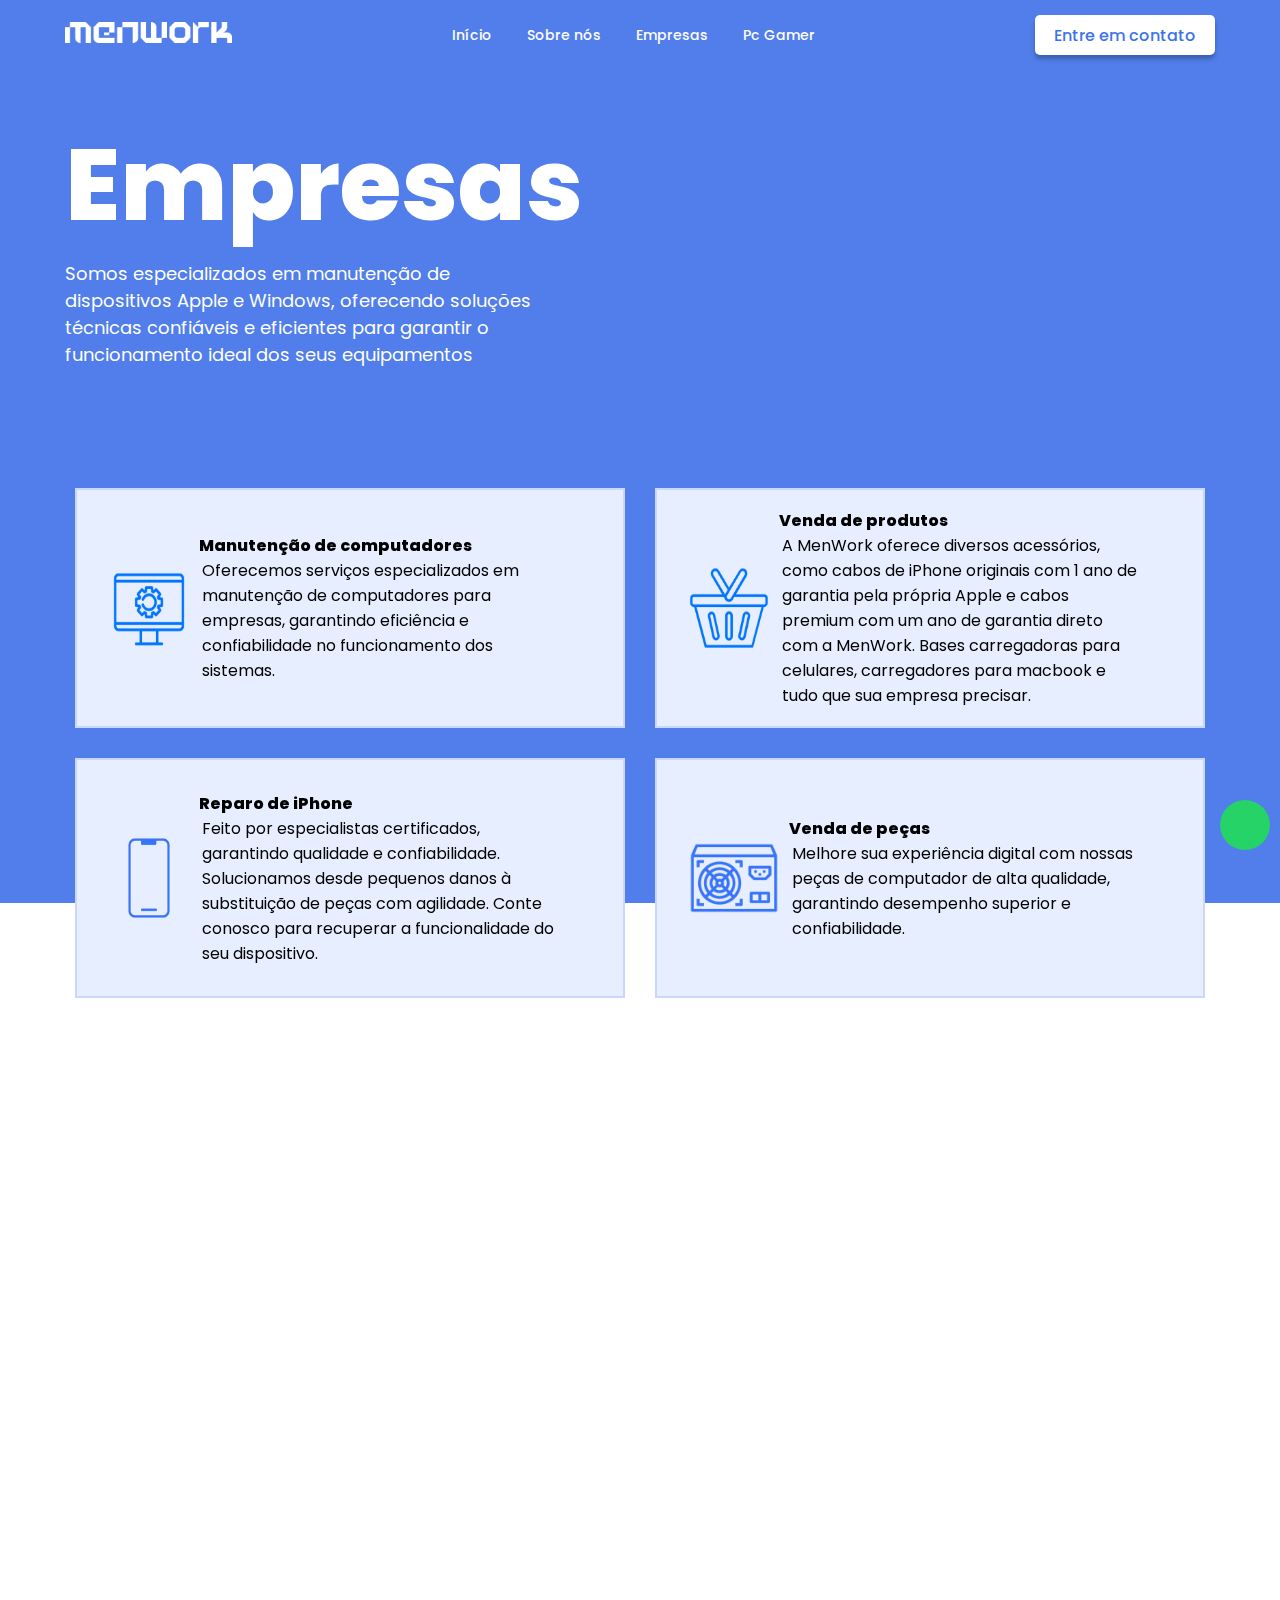
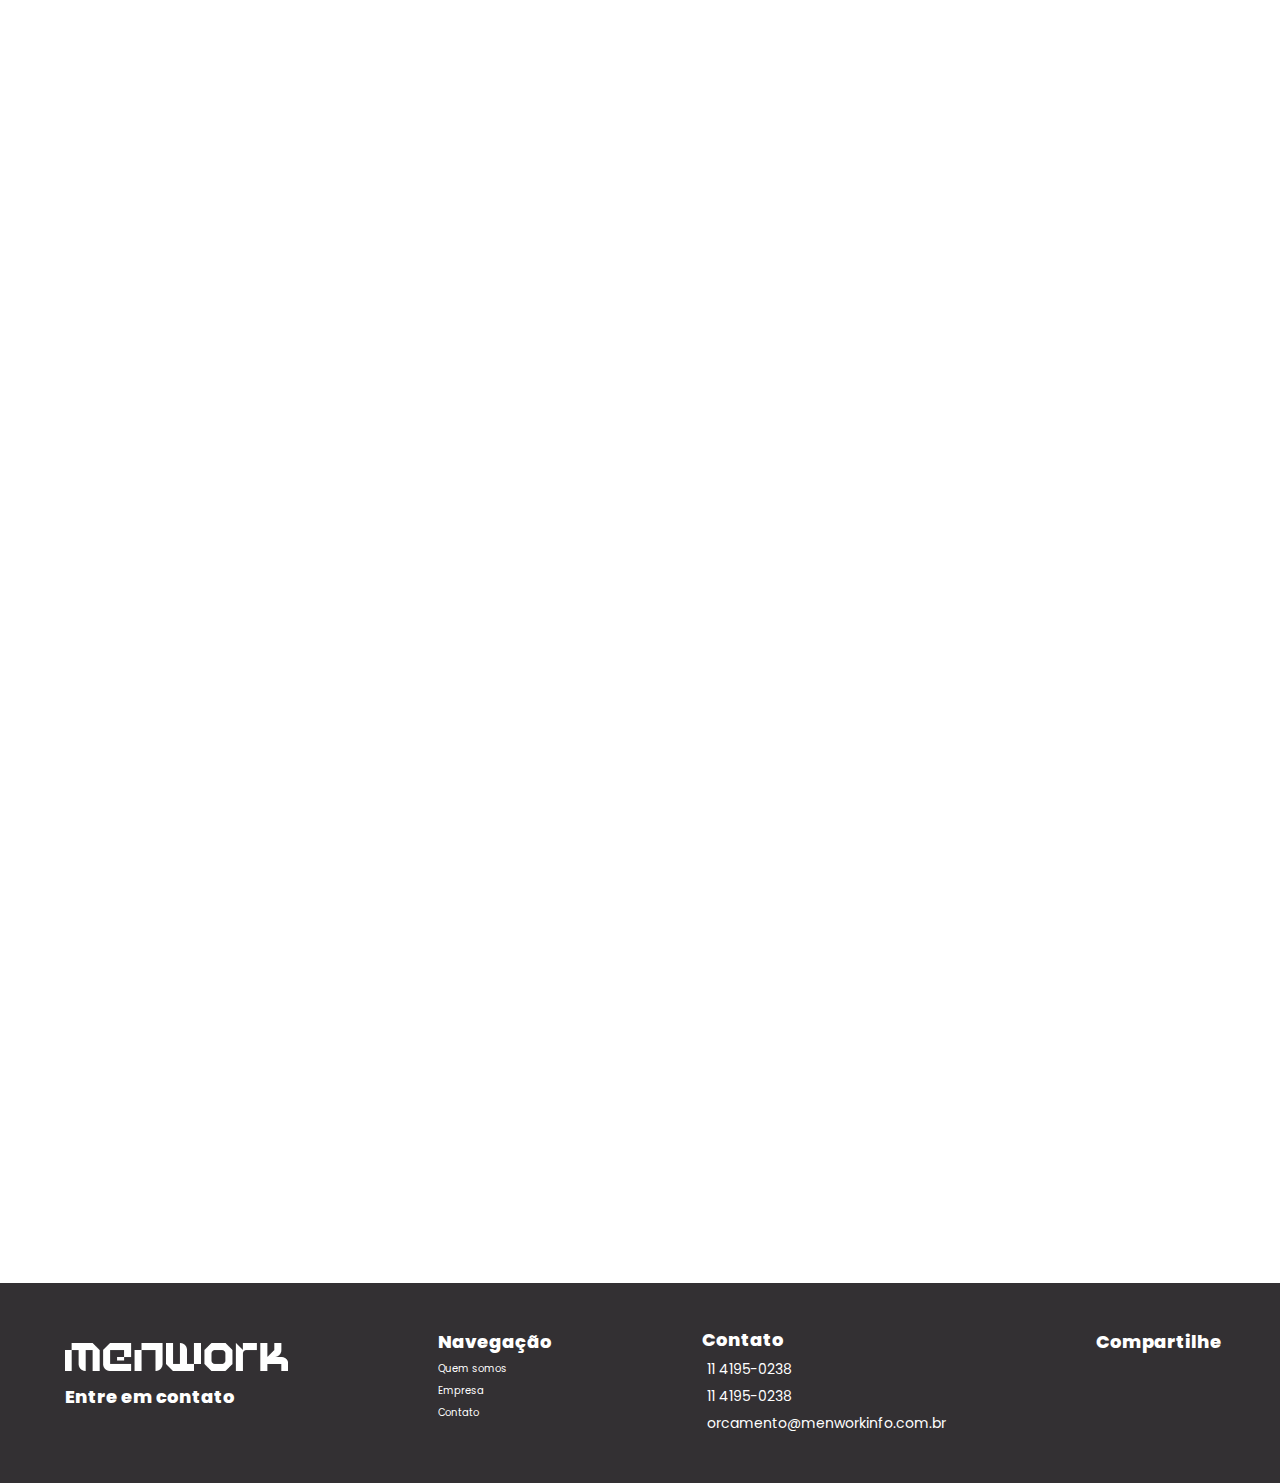
==== commit 1e7038d1: "correcoes finais" ====
--- a/empresa.html
+++ b/empresa.html
@@ -204,9 +204,9 @@
                             <img src="assets/img/fundo-empresas.png" alt="pc gamer">
                             <div class="textos-produto">
                                 <h3>Empresas</h3>
-                                <p class="esconder">A MenWork oferece faturamento para empresas, entre em contato com
+                                <p class="esconder">A MenWork oferece faturamento para empresas. Entre em contato com
                                     nossa equipe para te ajudar e verificar as opções de faturamento</p>
-                                <p class="texto-produto-mobile">A MenWork oferece faturamento para empresas, entre em
+                                <p class="texto-produto-mobile">A MenWork oferece faturamento para empresas. Entre em
                                     contato com
                                     nossa equipe para te ajudar e verificar as opções de faturamento</p>
                             </div>
@@ -265,7 +265,7 @@
                     </div>
                     <div class="textos-card-servico ">
                         <h3>Limpeza</h3>
-                        <p class="esconder">Optimize seu computador removendo arquivos desnecessários e mantenha-o
+                        <p class="esconder">Otimize seu computador removendo arquivos desnecessários. Mantenha-o
                             funcionando de forma
                             eficiente</p>
                         <p class="texto-mobile-servico">Otimize seu computador. </p>
@@ -292,10 +292,11 @@
                     </div>
                     <div class="textos-card-servico">
                         <h3>Otimização</h3>
-                        <p class="esconder">Maximize a performance do seu PC com otimizações que aceleram o sistema e
+                        <p class="esconder">Maximize a performance do seu PC com otimizações que aceleram o sistema
+                            operacional e
                             melhoram a
                             eficiência
-                            operacional.</p>
+                            do seu computador.</p>
                         <p class="texto-mobile-servico"> Maximize a performance. </p>
                     </div>
                 </div>
@@ -322,7 +323,7 @@
                     <div class="textos-card-servico">
                         <h3>Montagem de PC</h3>
                         <p class="esconder">Restaure a clareza e funcionalidade do seu computador substituindo a tela
-                            danificada, garantindo uma experiência visual impecável..</p>
+                            danificada, garantindo uma experiência visual impecável.</p>
                         <p class="texto-mobile-servico">Restauração do seu computador </p>
 
                     </div>
@@ -349,7 +350,7 @@
             <div class="left-contato">
                 <div class="container-info-contato">
                     <h2>Entre em contato</h2>
-                    <p>Pensando na comodidade de nossos clientes, oferecemos <br>visita técnica pré agendada, orçamento
+                    <p>Pensando na comodidade de nossos clientes, oferecemos <br>visita técnica pré-agendada, orçamento
                         sem
                         custo e <br>
                         serviço de retirada e entrega.</p>
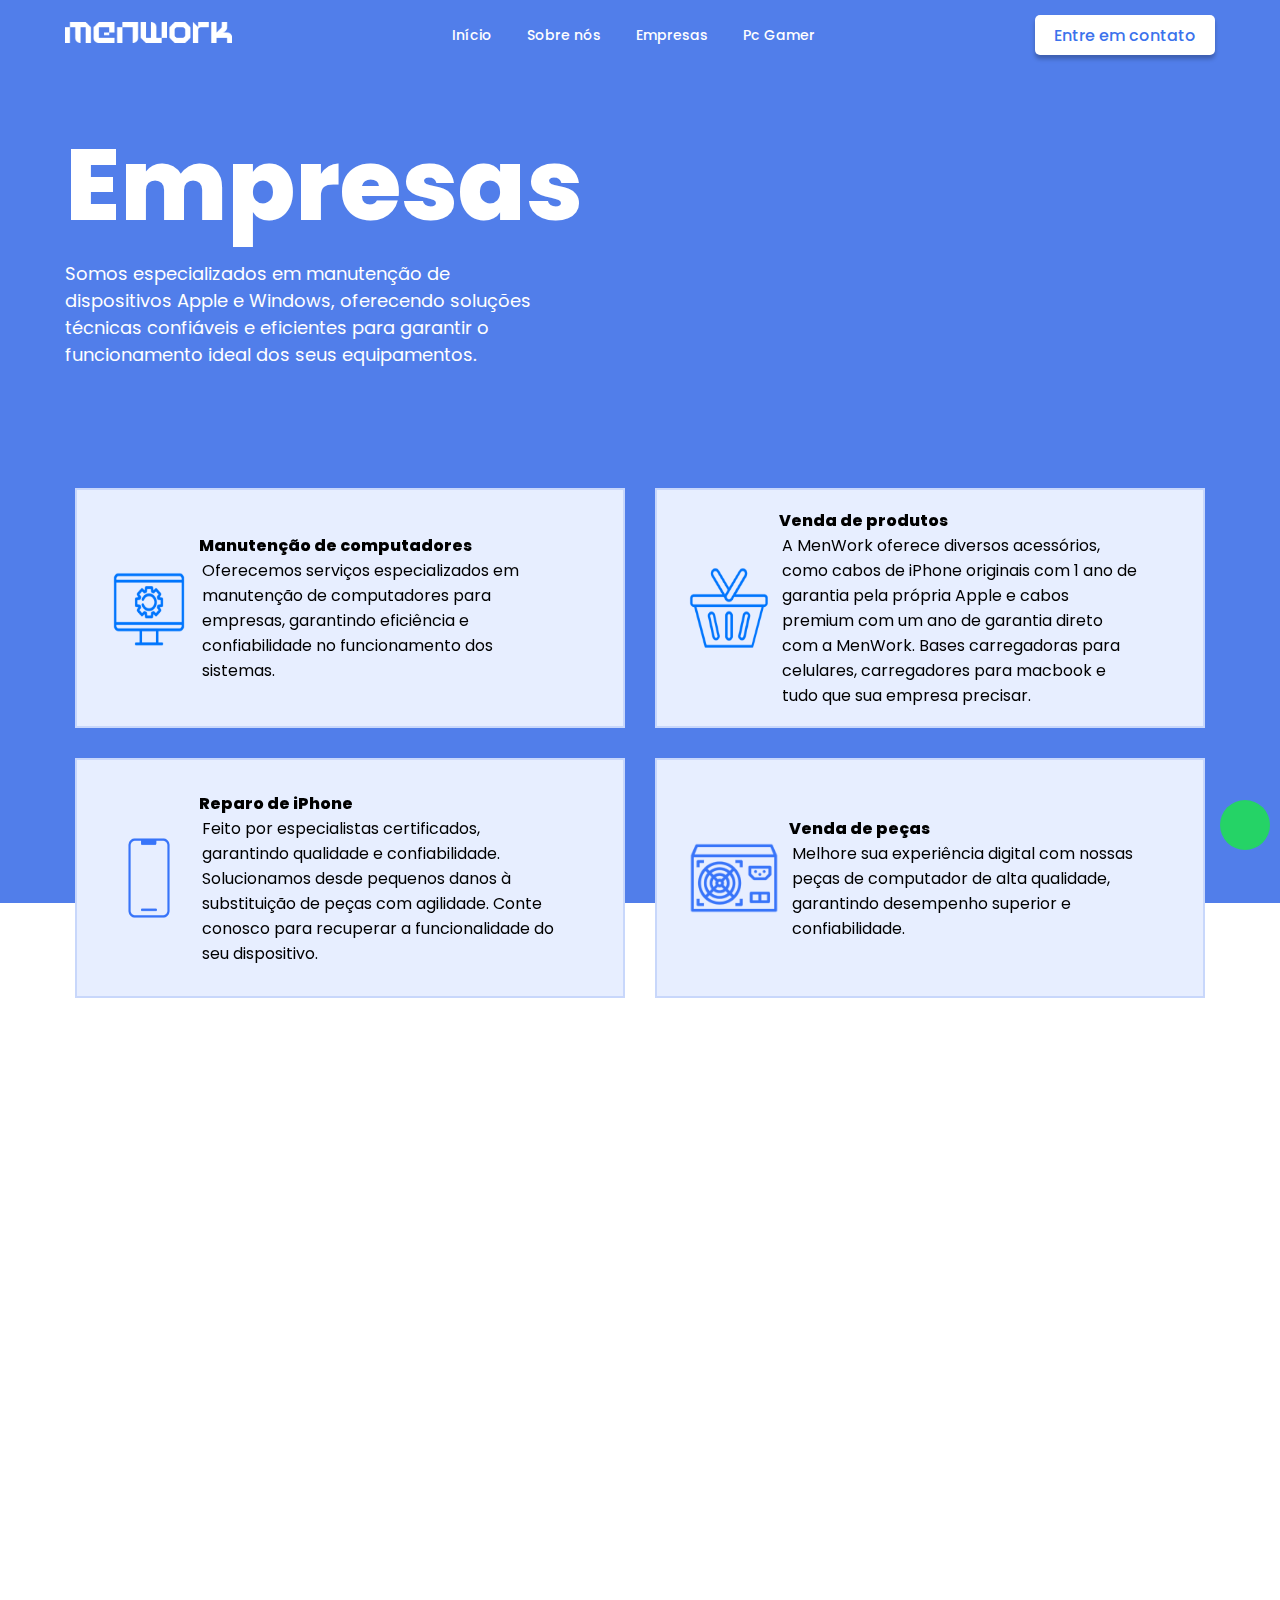
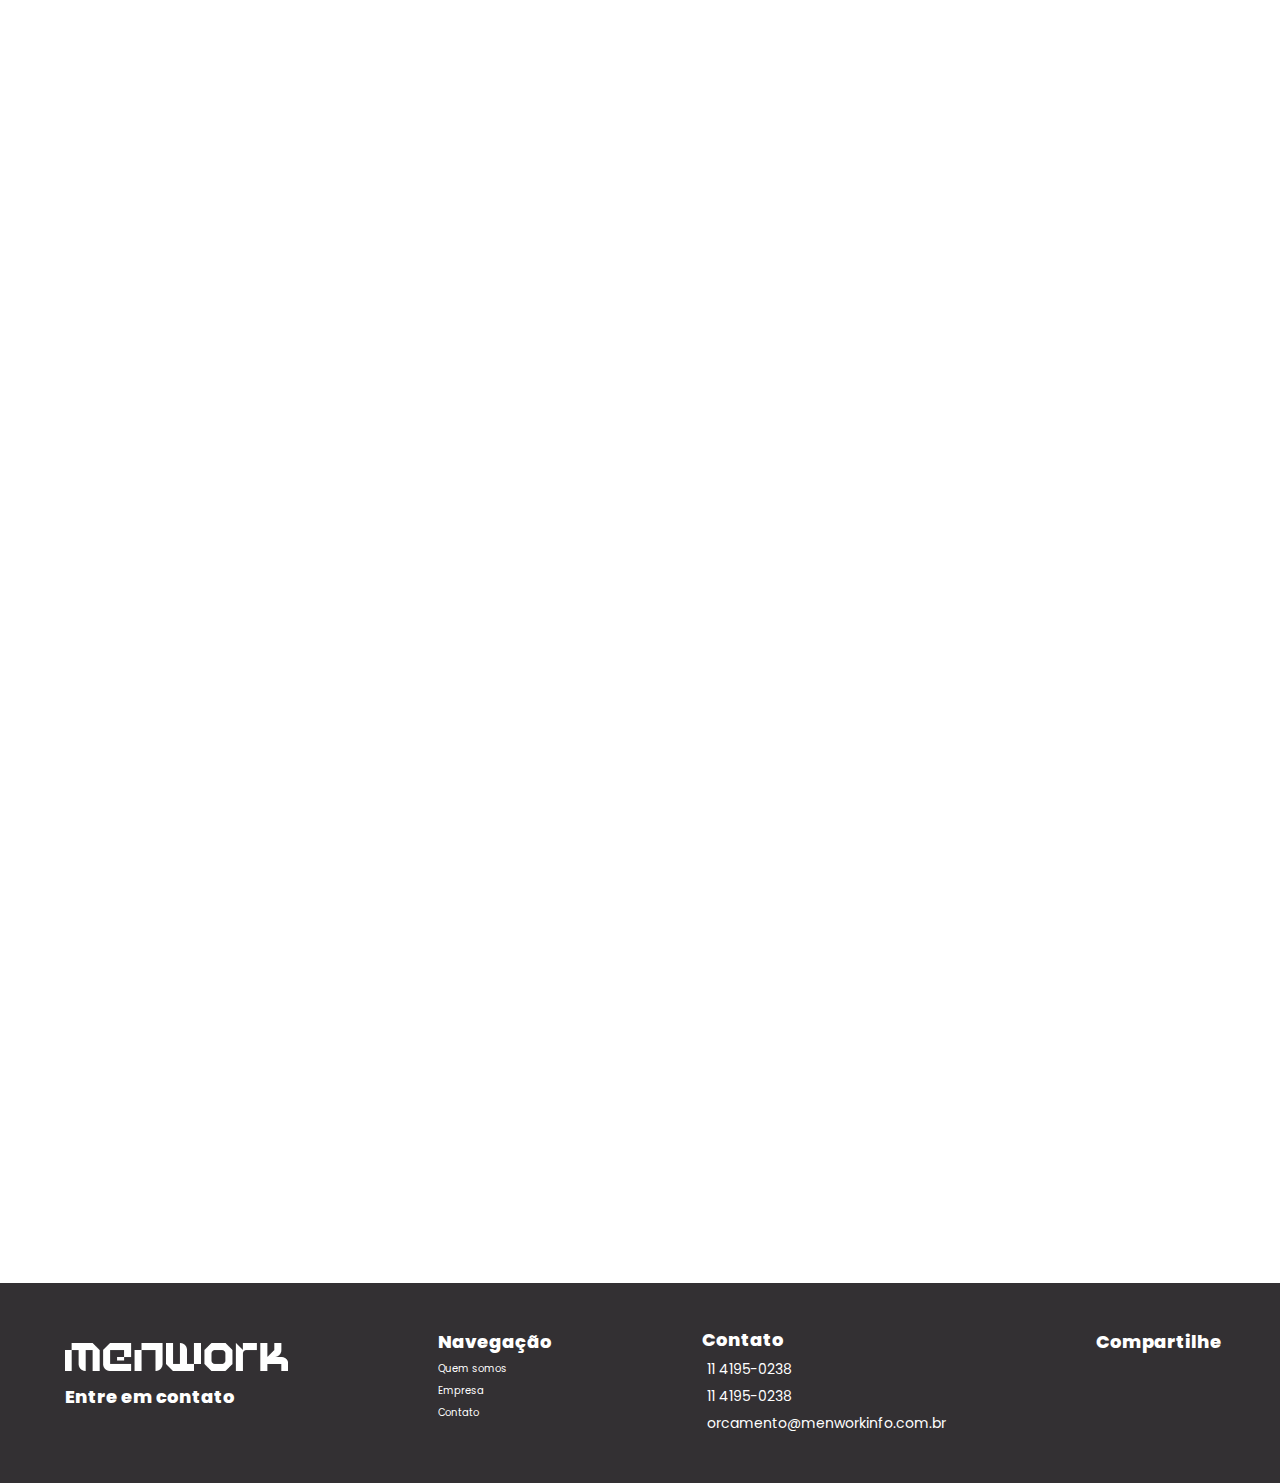
==== commit beee1d4f: "correcoes finais" ====
--- a/empresa.html
+++ b/empresa.html
@@ -54,7 +54,7 @@
                     <h3>Empresas</h3>
                     <p class="esconder">Somos especializados em manutenção de dispositivos Apple e Windows, oferecendo
                         soluções técnicas confiáveis e eficientes para garantir o funcionamento ideal dos seus
-                        equipamentos</p>
+                        equipamentos.</p>
                     <p class="esconder-desk">Confira nossos serviços</p>
                 </div>
             </div>
@@ -204,11 +204,10 @@
                             <img src="assets/img/fundo-empresas.png" alt="pc gamer">
                             <div class="textos-produto">
                                 <h3>Empresas</h3>
-                                <p class="esconder">A MenWork oferece faturamento para empresas. Entre em contato com
-                                    nossa equipe para te ajudar e verificar as opções de faturamento</p>
-                                <p class="texto-produto-mobile">A MenWork oferece faturamento para empresas. Entre em
-                                    contato com
-                                    nossa equipe para te ajudar e verificar as opções de faturamento</p>
+                                <p class="esconder">A MenWork oferece opções de faturamento para empresas. Entre em
+                                    contato com nossa equipe.</p>
+                                <p class="texto-produto-mobile">A MenWork oferece opções de faturamento para empresas.
+                                    Entre em contato com nossa equipe.</p>
                             </div>
                         </div>
                     </div>
@@ -267,7 +266,7 @@
                         <h3>Limpeza</h3>
                         <p class="esconder">Otimize seu computador removendo arquivos desnecessários. Mantenha-o
                             funcionando de forma
-                            eficiente</p>
+                            eficiente.</p>
                         <p class="texto-mobile-servico">Otimize seu computador. </p>
 
                     </div>
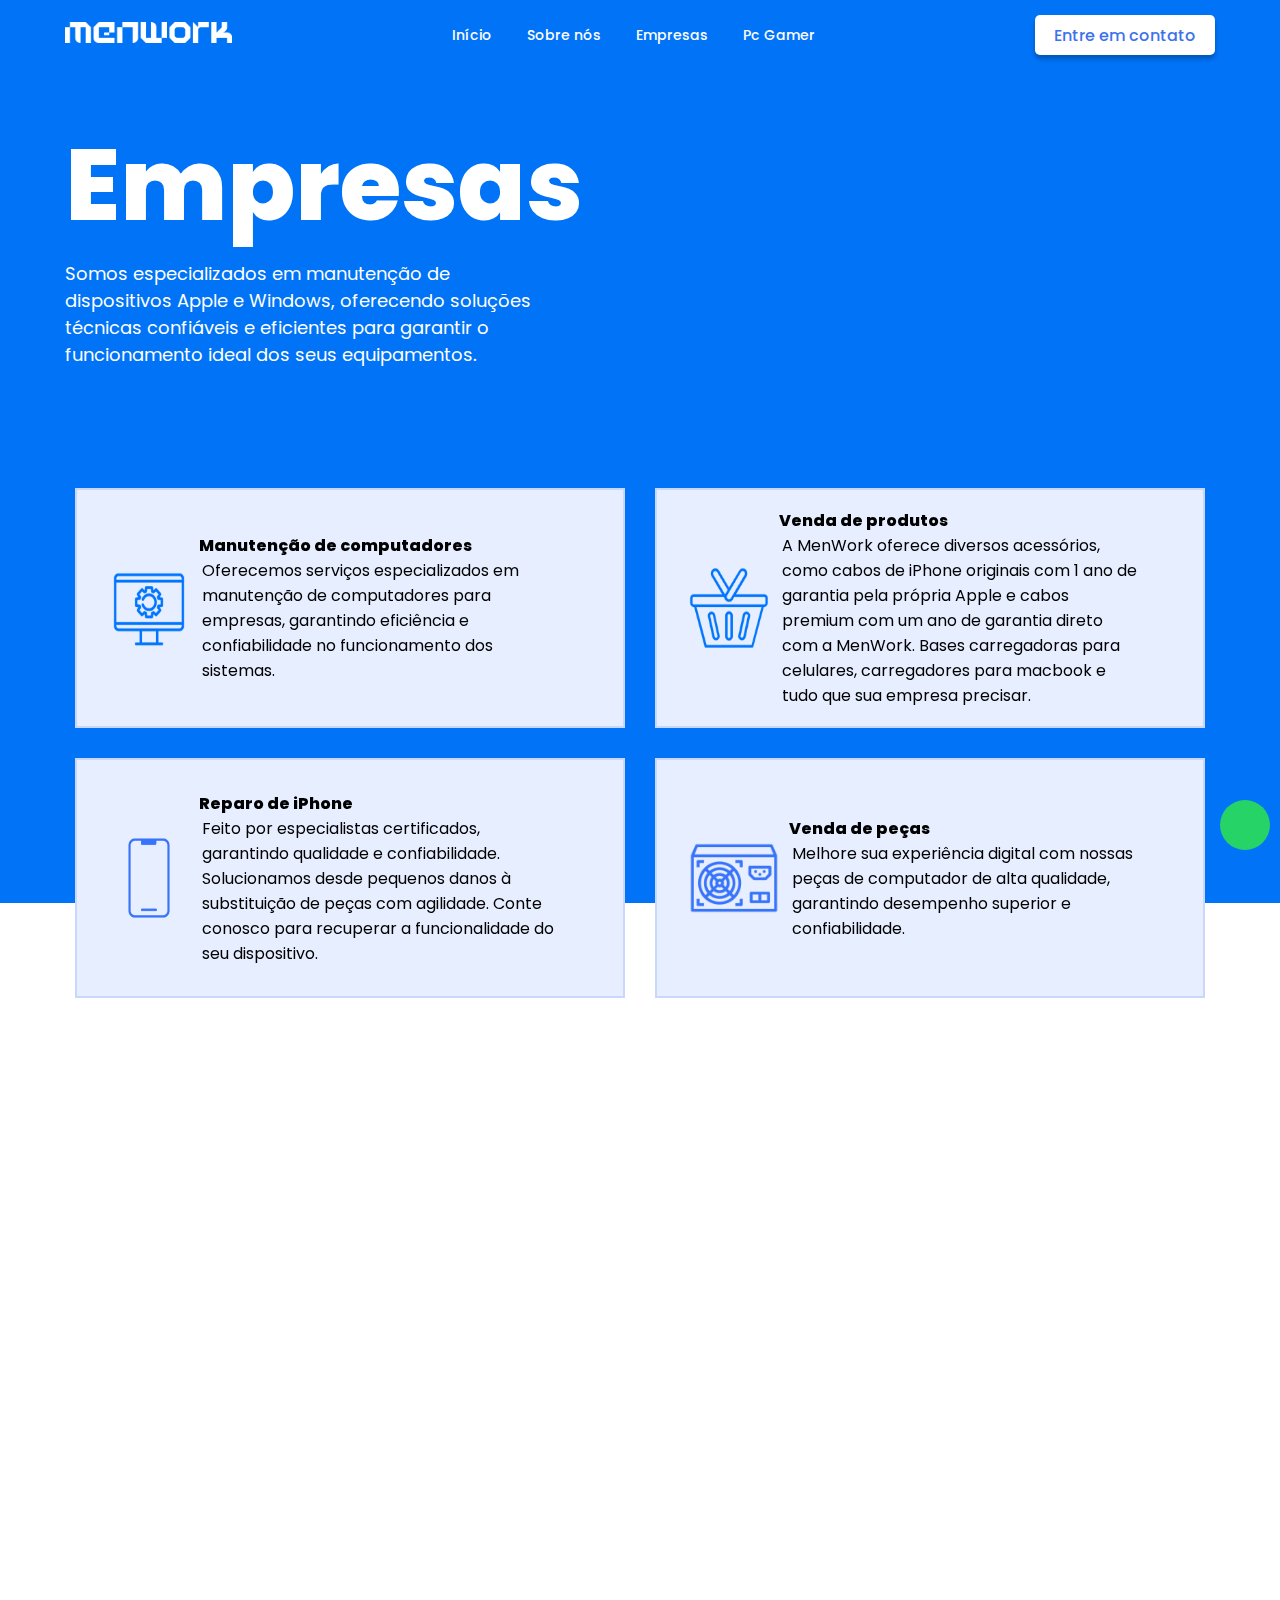
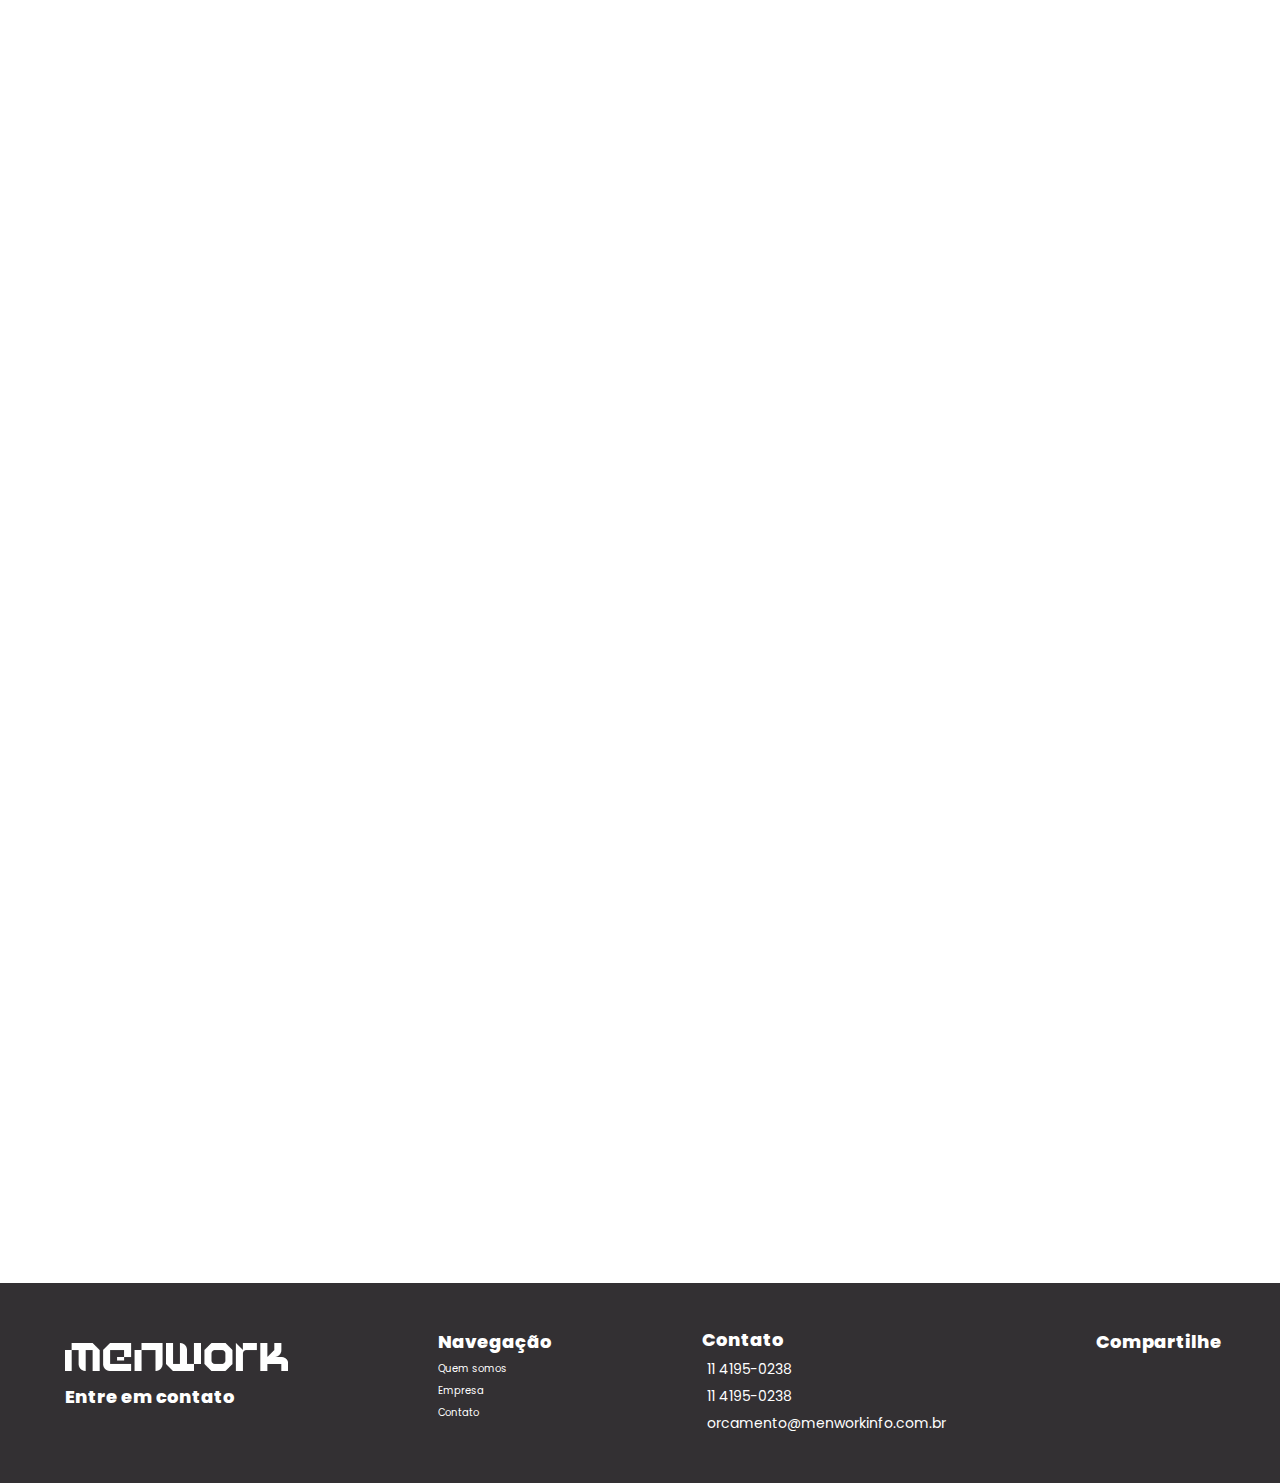
==== commit a566fd44: "mudanca de fundo" ====
--- a/empresa.html
+++ b/empresa.html
@@ -61,7 +61,8 @@
 
 
             <div class="right">
-                <video src="assets/video/video-empresa.mp4" width="100%" height="auto" autoplay loop muted></video>
+                <!-- <video src="assets/video/video-empresa.mov" width="100%" height="auto" autoplay loop muted></video> -->
+                <img src="assets/img/empresa-fundo.gif" alt="">
             </div>
         </div>
     </section>
@@ -311,7 +312,7 @@
                             falhas e otimizando
                             o
                             desempenho.</p>
-                        <p class="texto-mobile-servico">Mais durabilidade para seu pc</p>
+                        <p class="texto-mobile-servico">Mais durabilidade para seu pc.</p>
 
                     </div>
                 </div>
@@ -323,7 +324,7 @@
                         <h3>Montagem de PC</h3>
                         <p class="esconder">Restaure a clareza e funcionalidade do seu computador substituindo a tela
                             danificada, garantindo uma experiência visual impecável.</p>
-                        <p class="texto-mobile-servico">Restauração do seu computador </p>
+                        <p class="texto-mobile-servico">Restauração do seu computador. </p>
 
                     </div>
                 </div>
@@ -349,9 +350,9 @@
             <div class="left-contato">
                 <div class="container-info-contato">
                     <h2>Entre em contato</h2>
-                    <p>Pensando na comodidade de nossos clientes, oferecemos <br>visita técnica pré-agendada, orçamento
+                    <p>Pensando na comodidade de nossos clientes, oferecemos visita técnica pré-agendada, orçamento
                         sem
-                        custo e <br>
+                        custo e
                         serviço de retirada e entrega.</p>
                     <div class="container-form">
                         <form>
--- a/assets/css/style.css
+++ b/assets/css/style.css
@@ -407,6 +407,7 @@
     /* line-height: 2.2rem; */
     text-align: left;
     margin-bottom: 1.7rem;
+    width: 531px;
 }
 
 .container-form form {
@@ -972,7 +973,7 @@
 /* Início modo azul */
 
 .bg-blue {
-    background-color: rgb(81, 126, 234);
+    background-color: #0073F7;
 }
 
 .blue-text li a {
@@ -1044,7 +1045,7 @@
     width: 100%;
     align-items: center;
     justify-content: center;
-    background: linear-gradient(to bottom, rgb(81, 126, 234), rgb(81, 126, 234) 85%, #fff 15%);
+    background: linear-gradient(to bottom, #0073F7, #0073F7 85%, #fff 15%);
     padding-top: 12em;
 }
 
@@ -1894,6 +1895,7 @@
     .container-info-contato p {
         font-size: 1.2rem;
         margin-bottom: 0.6rem;
+        width: 331px;
     }
 
     .membros-equipe h2 {
